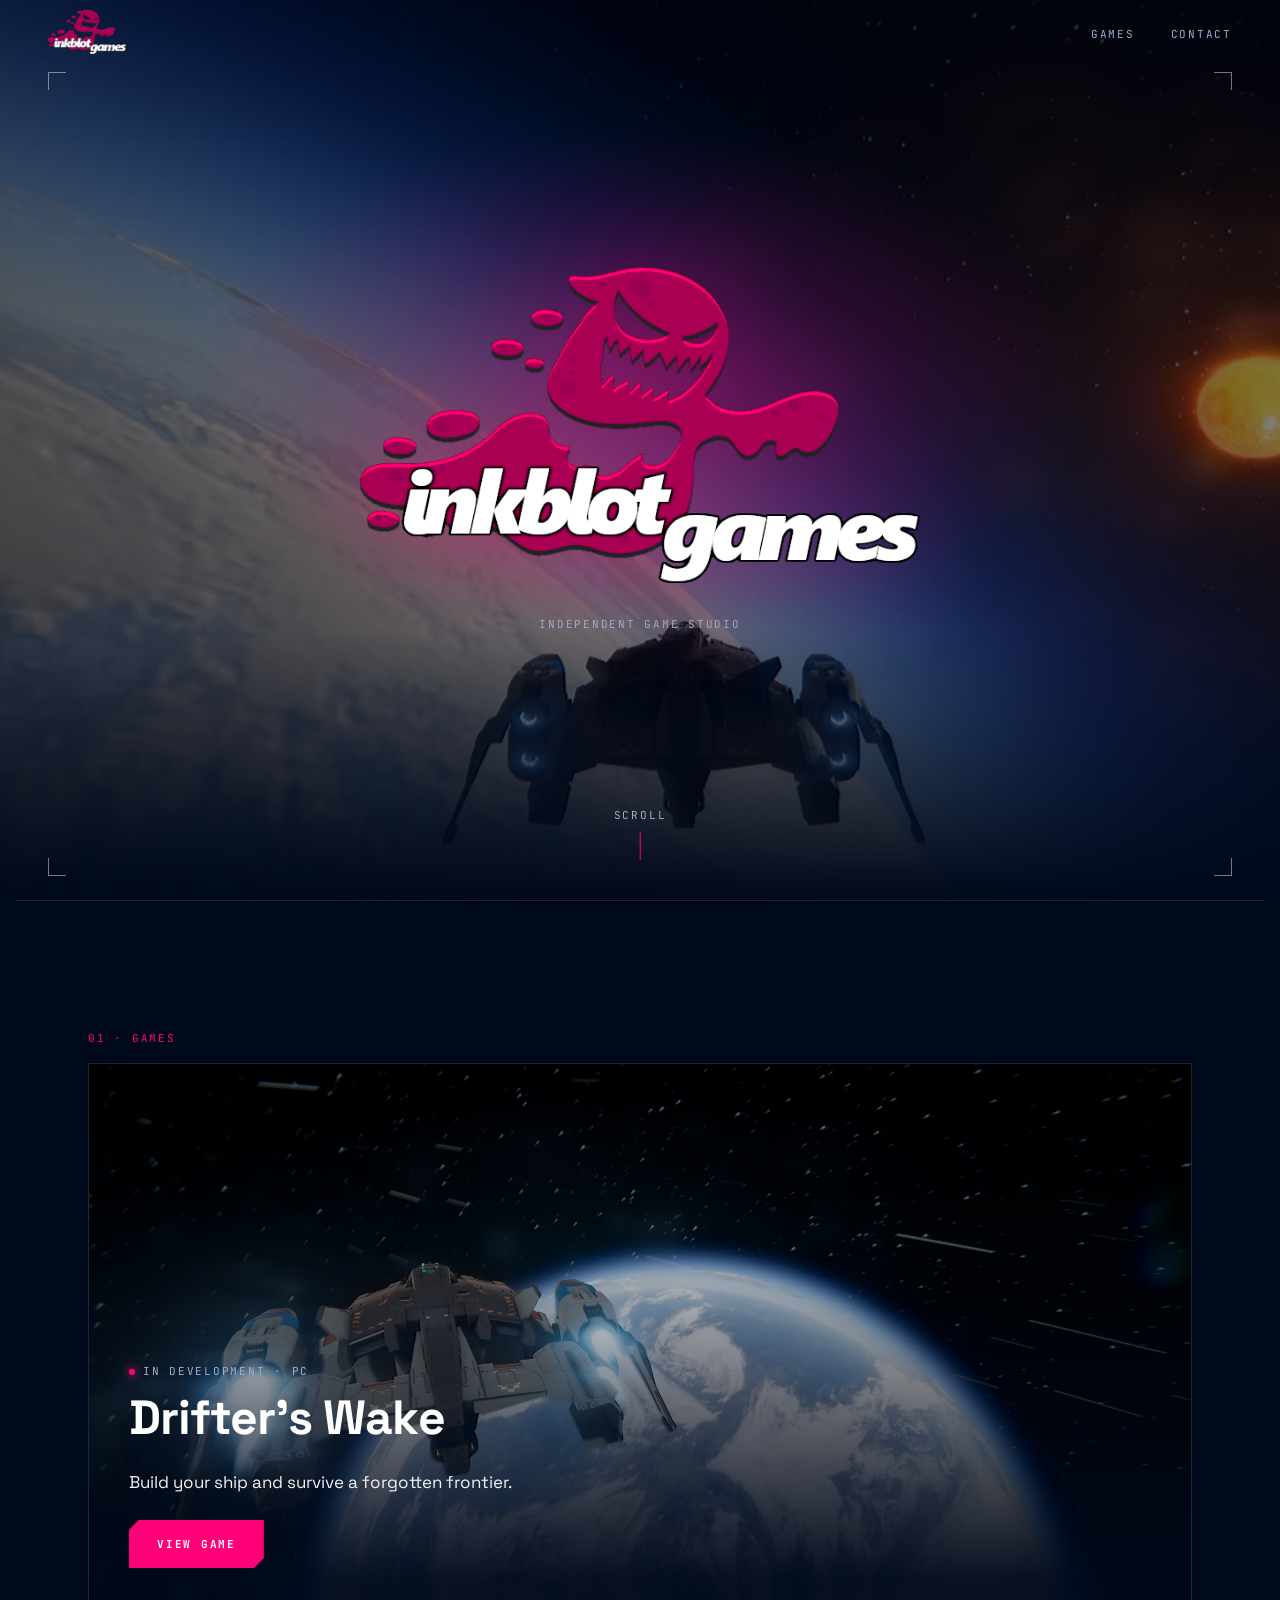
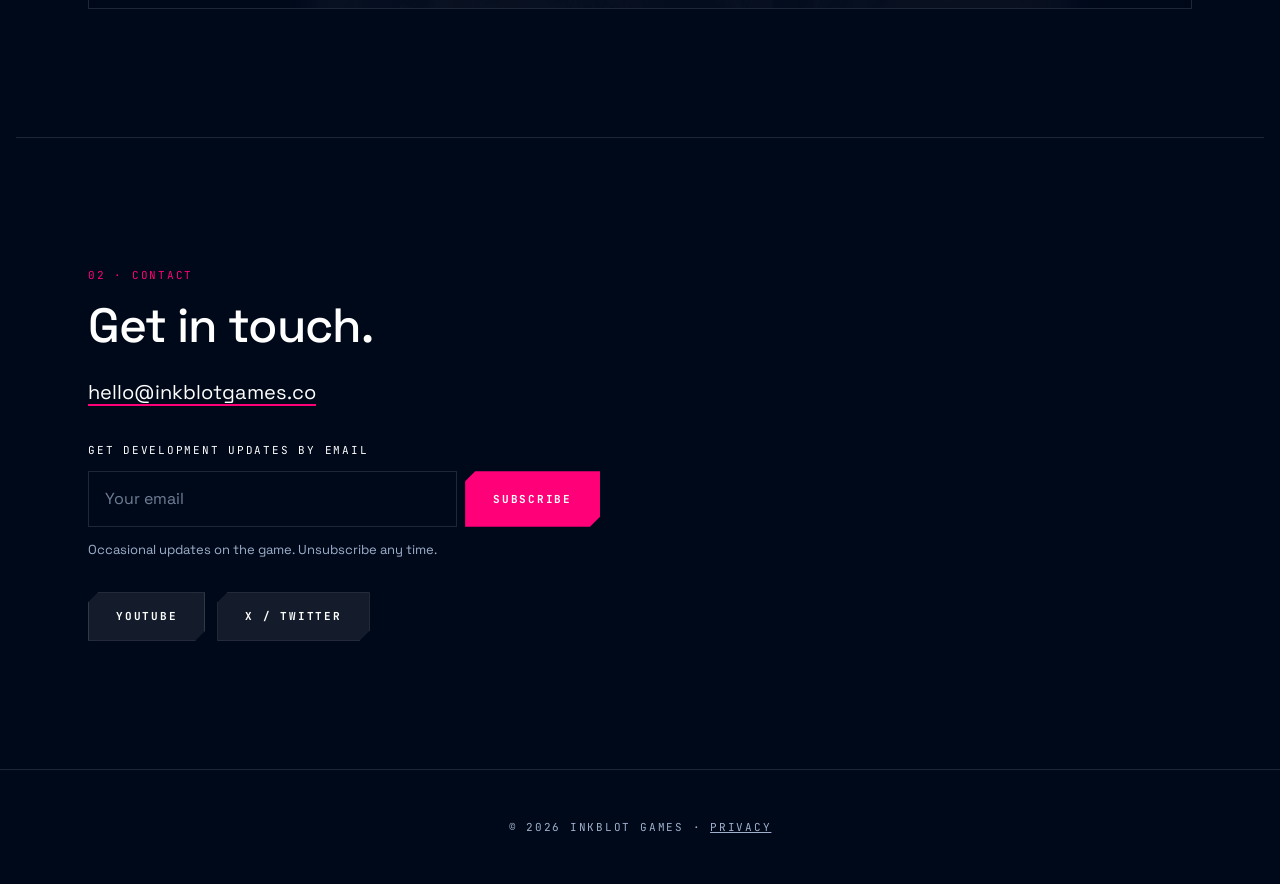
==== index.html @ 6c40a461 "Add share images, privacy page, 404, sitemap, analytics; merge rim sections - Social share images an" ====
<!doctype html>
<html lang="en">
<head>
  <meta charset="utf-8">
  <meta name="viewport" content="width=device-width, initial-scale=1">
  <title>Inkblot Games</title>
  <meta name="description" content="Inkblot Games is an independent game studio. Now in development: Drifter's Wake, a space salvage survival horror game.">
  <meta property="og:title" content="Inkblot Games">
  <meta property="og:description" content="Independent game studio. Now in development: Drifter's Wake.">
  <meta property="og:type" content="website">
  <meta property="og:url" content="https://inkblotgames.co/">
  <meta property="og:image" content="https://inkblotgames.co/share-studio.jpg">
  <meta property="og:image:width" content="1200">
  <meta property="og:image:height" content="630">
  <meta name="twitter:card" content="summary_large_image">
  <meta name="twitter:site" content="@InkblotGamesCo">
  <link rel="canonical" href="https://inkblotgames.co/">
  <meta name="color-scheme" content="dark">
  <meta name="darkreader-lock">
  <meta name="theme-color" content="#00091a">
  <link rel="icon" href="favicon.png" type="image/png">
  <link rel="preconnect" href="https://fonts.googleapis.com">
  <link rel="preconnect" href="https://fonts.gstatic.com" crossorigin>
  <link rel="stylesheet" href="https://fonts.googleapis.com/css2?family=JetBrains+Mono:wght@400;700&family=Space+Grotesk:wght@400;500;700&display=swap">
  <link rel="stylesheet" href="style.css">
  <script type="module" src="site.js"></script>
</head>
<body>
  <nav class="nav">
    <a class="nav-logo" href="./"><img src="logo.png" alt="Inkblot Games" width="634" height="358"></a>
    <ul>
      <li><a href="#games">Games</a></li>
      <li><a href="#contact">Contact</a></li>
    </ul>
  </nav>

  <header class="hero hero-studio">
    <img class="hero-bg" src="screenshots/planet-horizon.webp" alt="" width="2000" height="834" fetchpriority="high">
    <div class="frame" aria-hidden="true"><i></i><i></i><i></i><i></i></div>
    <div class="hero-center">
      <h1><img class="logo" src="logo.png" alt="Inkblot Games" width="634" height="358"></h1>
      <p class="hud">Independent game studio</p>
    </div>
    <a class="scroll-cue hud" href="#games">Scroll</a>
  </header>

  <main>
    <section id="games" class="section reveal">
      <p class="hud eyebrow">01 · Games</p>
      <a class="game-card" href="drifters-wake/">
        <img src="screenshots/ship-orbit.webp" alt="A ship with engines lit above a clouded blue planet" width="2000" height="1128">
        <div class="game-card-body">
          <p class="hud"><span class="dot"></span>In development · PC</p>
          <h2>Drifter's Wake</h2>
          <p>Build your ship and survive a forgotten frontier.</p>
          <span class="btn">View game</span>
        </div>
      </a>
    </section>

    <section id="contact" class="section reveal">
      <p class="hud eyebrow">02 · Contact</p>
      <h2>Get in touch.</h2>
      <p><a class="text-link" href="mailto:hello@inkblotgames.co">hello@inkblotgames.co</a></p>
      <form class="signup" action="https://app.kit.com/forms/9936518/subscriptions" method="post" target="_blank">
        <label class="hud" for="signup-email">Get development updates by email</label>
        <div class="signup-row">
          <input id="signup-email" type="email" name="email_address" placeholder="Your email" autocomplete="email" required>
          <button class="btn" type="submit">Subscribe</button>
        </div>
        <p class="signup-note" role="status">Occasional updates on the game. Unsubscribe any time.</p>
      </form>
      <div class="btn-row">
        <a class="btn btn-ghost" href="https://www.youtube.com/@InkblotGamesCo/" rel="me noopener" target="_blank">YouTube</a>
        <a class="btn btn-ghost" href="https://x.com/InkblotGamesCo" rel="me noopener" target="_blank">X / Twitter</a>
      </div>
    </section>
  </main>

  <footer class="footer">
    <p class="hud">&copy; 2026 Inkblot Games · <a href="privacy/">Privacy</a></p>
  </footer>
  <!-- Cloudflare Web Analytics --><script type='module' src='https://static.cloudflareinsights.com/beacon.min.js' data-cf-beacon='{"token": "a8c0bb53f3c04a39a80986ec28a98ecd"}'></script><!-- End Cloudflare Web Analytics -->
</body>
</html>
---- style.css ----
:root {
  --bg: #00091a;
  --navy: #001737;
  --line: rgba(255, 255, 255, 0.12);
  --magenta: #aa0054;
  --pink: #ff0078;
  --accent: #ff0078;
  --accent-hover: #ff3b96;
  --on-accent: #ffffff;
  --tint: 0, 9, 26;
  --text: #ffffff;
  --muted: #9fb0cc;
  --sans: "Space Grotesk", "Segoe UI", system-ui, sans-serif;
  --mono: "JetBrains Mono", ui-monospace, Consolas, monospace;
  --gutter: clamp(1rem, 4vw, 3rem);
  --cut: 10px;
  color-scheme: dark;
}

/* Drifter's Wake: amber on warm black, from the visor glow, fires and sun in the footage */
.theme-game {
  --bg: #0a0705;
  --navy: #1a120b;
  --accent: #ff9d2e;
  --accent-hover: #ffb65c;
  --on-accent: #140c04;
  --muted: #b3a595;
  --tint: 10, 7, 5;
}

* { box-sizing: border-box; }

html { scroll-behavior: smooth; scroll-padding-top: 5rem; }

body {
  margin: 0;
  background: var(--bg);
  color: var(--text);
  font-family: var(--sans);
  font-size: 1.0625rem;
  line-height: 1.65;
  -webkit-font-smoothing: antialiased;
}

img { max-width: 100%; height: auto; }

h1, h2, h3 {
  margin: 0;
  font-weight: 500;
  line-height: 1.08;
  letter-spacing: -0.02em;
  text-wrap: balance;
}

h2 { font-size: clamp(1.9rem, 4.5vw, 3rem); max-width: 22ch; }
h3 { font-size: 1.25rem; letter-spacing: -0.01em; }

p { margin: 0; }

/* HUD-style small caps label */
.hud {
  font-family: var(--mono);
  font-size: 0.6875rem;
  letter-spacing: 0.16em;
  text-transform: uppercase;
  color: var(--muted);
}

.eyebrow { color: var(--accent); margin-bottom: 1rem; }

.dot {
  display: inline-block;
  width: 0.5em;
  height: 0.5em;
  margin-right: 0.75em;
  border-radius: 50%;
  background: var(--accent);
  box-shadow: 0 0 8px var(--accent);
  animation: pulse 2s ease-in-out infinite;
}

@keyframes pulse { 50% { opacity: 0.35; } }

.lede {
  max-width: 38rem;
  font-size: clamp(1.0625rem, 1.6vw, 1.25rem);
  color: color-mix(in srgb, var(--text) 85%, var(--muted));
}

/* ---------- Nav ---------- */

.nav {
  position: fixed;
  inset: 0 0 auto 0;
  z-index: 10;
  display: flex;
  align-items: center;
  justify-content: space-between;
  padding: 0.6rem var(--gutter);
  border-bottom: 1px solid transparent;
  transition: background 0.3s, border-color 0.3s, backdrop-filter 0.3s;
}

.nav.scrolled {
  background: rgba(var(--tint), 0.78);
  border-color: var(--line);
  backdrop-filter: blur(12px);
}

.nav-logo { display: block; line-height: 0; }
.nav-logo img { width: auto; height: 2.75rem; }

.nav ul {
  display: flex;
  gap: clamp(1rem, 3vw, 2.25rem);
  margin: 0;
  padding: 0;
  list-style: none;
}

.nav ul a {
  font-family: var(--mono);
  font-size: 0.6875rem;
  letter-spacing: 0.16em;
  text-transform: uppercase;
  text-decoration: none;
  color: var(--muted);
  padding: 0.5rem 0;
  border-bottom: 1px solid transparent;
  transition: color 0.2s, border-color 0.2s;
}

.nav ul a:hover { color: var(--text); border-color: var(--accent); }

/* ---------- Hero ---------- */

.hero {
  position: relative;
  min-height: 100svh;
  display: flex;
  overflow: hidden;
  isolation: isolate;
}

.hero-bg {
  position: absolute;
  inset: 0;
  z-index: -2;
  width: 100%;
  height: 100%;
  object-fit: cover;
  object-position: center bottom;
  animation: drift 40s ease-in-out infinite alternate;
}

/* gameplay footage fades in over the still once it is actually playing */
.hero-video {
  position: absolute;
  inset: 0;
  z-index: -2;
  width: 100%;
  height: 100%;
  object-fit: cover;
  opacity: 0;
  transition: opacity 1.2s ease;
}

.hero-video.playing { opacity: 1; }

@keyframes drift {
  from { transform: scale(1.04); }
  to { transform: scale(1.12) translateY(-1.5%); }
}

.hero-game::after {
  content: "";
  position: absolute;
  inset: 0;
  z-index: -1;
  background:
    linear-gradient(to top, var(--bg) 0%, transparent 20%),
    linear-gradient(to right, rgba(var(--tint), 0.9) 0%, rgba(var(--tint), 0.6) 40%, rgba(var(--tint), 0.15) 75%),
    linear-gradient(to bottom, rgba(var(--tint), 0.6) 0%, transparent 22%);
}

.hero-studio {
  align-items: center;
  justify-content: center;
  text-align: center;
}

.hero-studio .hero-bg { object-position: 45% bottom; }

/* navy wash + magenta glow behind the logo, fading into the page */
.hero-studio::after {
  content: "";
  position: absolute;
  inset: 0;
  z-index: -1;
  background:
    linear-gradient(to top, var(--bg) 0%, transparent 30%),
    radial-gradient(ellipse 50% 40% at 50% 42%, rgba(170, 0, 84, 0.4), transparent 70%),
    rgba(var(--tint), 0.5);
}

.hero-center .logo {
  width: min(560px, 82vw);
  filter: drop-shadow(0 12px 50px rgba(255, 0, 120, 0.35));
}

.hero-center { position: relative; z-index: 1; }
.hero-center .hud { margin-top: 1.5rem; }

.hero-copy {
  position: relative;
  z-index: 1;
  align-self: center;
  width: 100%;
  max-width: 78rem;
  margin: 0 auto;
  padding: 6rem calc(var(--gutter) + 1.5rem) 4rem;
}

.hero-copy h1 {
  font-size: clamp(2.75rem, 8vw, 6rem);
  font-weight: 700;
  letter-spacing: -0.035em;
}

.hero-copy .lede { margin-top: 1.25rem; max-width: 34rem; }
.hero-game .hero-copy { text-shadow: 0 1px 18px rgba(var(--tint), 0.9); }
.hero-game .btn { text-shadow: none; }

/* corner brackets: four small bordered corners, nothing that can fill the hero */
.frame {
  position: absolute;
  inset: 4.5rem var(--gutter) 1.5rem;
  pointer-events: none;
}

.frame i {
  position: absolute;
  width: 18px;
  height: 18px;
  border: 0 solid rgba(255, 255, 255, 0.45);
}

.frame i:nth-child(1) { top: 0; left: 0; border-width: 1px 0 0 1px; }
.frame i:nth-child(2) { top: 0; right: 0; border-width: 1px 1px 0 0; }
.frame i:nth-child(3) { bottom: 0; left: 0; border-width: 0 0 1px 1px; }
.frame i:nth-child(4) { bottom: 0; right: 0; border-width: 0 1px 1px 0; }

.hud-tl, .hud-tr { position: absolute; top: 5.5rem; color: var(--text); }
.hud-tl { left: calc(var(--gutter) + 1.5rem); }
.hud-tr { right: calc(var(--gutter) + 1.5rem); }

.scroll-cue {
  position: absolute;
  bottom: 2.5rem;
  left: 50%;
  transform: translateX(-50%);
  text-decoration: none;
  padding-bottom: 2.25rem;
}

.scroll-cue::after {
  content: "";
  position: absolute;
  bottom: 0;
  left: 50%;
  width: 1px;
  height: 1.75rem;
  background: var(--accent);
}

/* ---------- Buttons ---------- */

.btn-row { display: flex; flex-wrap: wrap; gap: 0.75rem; margin-top: 2rem; }

.btn {
  display: inline-block;
  padding: 0.95rem 1.75rem;
  background: var(--accent);
  color: var(--on-accent);
  font-family: var(--mono);
  font-size: 0.6875rem;
  font-weight: 700;
  letter-spacing: 0.16em;
  text-transform: uppercase;
  text-decoration: none;
  clip-path: polygon(var(--cut) 0, 100% 0, 100% calc(100% - var(--cut)), calc(100% - var(--cut)) 100%, 0 100%, 0 var(--cut));
  transition: background 0.2s, transform 0.2s;
}

.btn:hover { background: var(--accent-hover); transform: translateY(-2px); }

.btn-ghost {
  color: var(--text);
  background: rgba(255, 255, 255, 0.08);
  backdrop-filter: blur(8px);
  box-shadow: inset 0 0 0 1px var(--line);
}

.btn-ghost:hover { background: rgba(255, 255, 255, 0.16); }

/* mailing list signup */
.signup { margin-top: 2rem; max-width: 32rem; }
.signup label { display: block; margin-bottom: 0.75rem; color: var(--text); }
.signup-row { display: flex; flex-wrap: wrap; gap: 0.5rem; }

.signup input {
  flex: 1 1 14rem;
  min-width: 0;
  padding: 0.85rem 1rem;
  border: 1px solid var(--line);
  border-radius: 0;
  background: rgba(var(--tint), 0.7);
  color: var(--text);
  font: inherit;
  font-size: 1rem;
}

.signup input::placeholder { color: var(--muted); opacity: 0.7; }
.signup input:focus { outline: none; border-color: var(--accent); }
.signup button { border: 0; cursor: pointer; }
.signup-note { margin-top: 0.75rem; font-size: 0.8125rem; color: var(--muted); }
.signup-note.error { color: var(--accent); }

.text-link {
  color: var(--text);
  font-size: 1.25rem;
  text-decoration-color: var(--accent);
  text-decoration-thickness: 2px;
  text-underline-offset: 5px;
}

.text-link:hover { color: var(--accent); }

/* ---------- Sections ---------- */

.section {
  max-width: 78rem;
  margin: 0 auto;
  padding: clamp(4rem, 10vw, 8rem) calc(var(--gutter) + 1.5rem);
  border-top: 1px solid var(--line);
}

.section h2 + p { margin-top: 1.5rem; }
.section .lede + .lede { margin-top: 1rem; }

.subhead {
  margin: 3rem 0 1.25rem;
  font-size: clamp(1.4rem, 3vw, 2rem);
  color: var(--accent);
}

.cards {
  display: grid;
  grid-template-columns: repeat(auto-fit, minmax(15rem, 1fr));
  gap: 1px;
  margin-top: 3.5rem;
  background: var(--line);
  border: 1px solid var(--line);
}

.card {
  padding: 1.75rem;
  background: var(--bg);
  transition: background 0.3s;
}

.card:hover { background: var(--navy); }
.card .hud { color: var(--accent); }
.card h3 { margin: 2.5rem 0 0.75rem; }
.card p:last-child { color: var(--muted); font-size: 0.9375rem; }

/* studio page game card */
.game-card {
  position: relative;
  display: block;
  overflow: hidden;
  border: 1px solid var(--line);
  color: inherit;
  text-decoration: none;
  isolation: isolate;
}

.game-card img {
  display: block;
  width: 100%;
  height: clamp(26rem, 50vw, 34rem);
  object-fit: cover;
  transition: transform 0.8s cubic-bezier(0.2, 0.7, 0.2, 1);
}

.game-card:hover img { transform: scale(1.04); }
.game-card:hover { border-color: var(--accent); }

.game-card::after {
  content: "";
  position: absolute;
  inset: 0;
  background: linear-gradient(to top, rgba(var(--tint), 0.95) 5%, rgba(var(--tint), 0.2) 60%, transparent);
}

.game-card-body {
  position: absolute;
  inset: auto 0 0 0;
  z-index: 1;
  padding: clamp(1.25rem, 4vw, 2.5rem);
}

.game-card-body h2 { margin: 0.75rem 0 0.5rem; font-weight: 700; }
.game-card-body .btn { margin-top: 1.5rem; }
.game-card-body p:not(.hud) { color: color-mix(in srgb, var(--text) 85%, var(--muted)); }

/* ---------- Gallery ---------- */

.banner,
.gallery a {
  display: block;
  overflow: hidden;
  border: 1px solid var(--line);
  line-height: 0;
  cursor: zoom-in;
  transition: border-color 0.2s;
}

.banner:hover,
.gallery a:hover { border-color: var(--accent); }

.banner { margin-top: 3rem; }
.banner-end { margin-top: 0.75rem; }

.banner img,
.gallery img {
  width: 100%;
  transition: transform 0.8s cubic-bezier(0.2, 0.7, 0.2, 1);
}

.banner:hover img,
.gallery a:hover img { transform: scale(1.04); }

.gallery {
  display: grid;
  grid-template-columns: repeat(auto-fit, minmax(min(100%, 17rem), 1fr));
  gap: 0.75rem;
  margin-top: 0.75rem;
}

.gallery img { aspect-ratio: 16 / 9; object-fit: cover; }

.gallery-wide { grid-template-columns: repeat(auto-fit, minmax(min(100%, 24rem), 1fr)); }
.gallery-wide img { aspect-ratio: 5 / 2; }

.caption { margin-top: 1rem; }

/* ---------- Full-bleed image bands ---------- */

.band {
  position: relative;
  overflow: hidden;
  isolation: isolate;
  border-top: 1px solid var(--line);
}

.band .section { border-top: 0; }

.band-bg {
  position: absolute;
  inset: 0;
  z-index: -2;
  width: 100%;
  height: 100%;
  object-fit: cover;
}

/* mirrored so the subject sits opposite the text */
.band-bg-flip { transform: scaleX(-1); object-position: 22% center; }

.band::after {
  content: "";
  position: absolute;
  inset: 0;
  z-index: -1;
  background:
    linear-gradient(to bottom, var(--bg) 0%, transparent 25%, transparent 75%, var(--bg) 100%),
    linear-gradient(to right, rgba(var(--tint), 0.8) 0%, rgba(var(--tint), 0.5) 60%, rgba(var(--tint), 0.3) 100%);
}

.band .card { background: rgba(var(--tint), 0.72); backdrop-filter: blur(10px); }
.band .card:hover { background: rgba(var(--tint), 0.9); }

.band-tall .section { padding-block: clamp(7rem, 18vw, 14rem); }

/* ---------- Simple pages (privacy, 404) ---------- */

.page { border-top: 0; padding-top: clamp(7rem, 14vw, 10rem); min-height: 70svh; }
.page-title { font-size: clamp(2.2rem, 6vw, 3.75rem); font-weight: 700; margin-bottom: 1.5rem; }

.prose { max-width: 50rem; }
.prose h2 { margin: 3rem 0 0.75rem; font-size: 1.4rem; max-width: none; }
.prose p:not(.lede):not(.hud) { color: color-mix(in srgb, var(--text) 80%, var(--muted)); }
.prose a { color: var(--accent); text-underline-offset: 3px; }
.prose .caption { margin-top: 3rem; }

/* ---------- Footer ---------- */

.footer {
  display: flex;
  flex-direction: column;
  align-items: center;
  gap: 1rem;
  padding: 3rem var(--gutter);
  border-top: 1px solid var(--line);
}

.footer img { width: 9rem; }
.footer a { color: inherit; }
.footer a:hover { color: var(--text); }

/* ---------- Scroll reveal (class added by site.js) ---------- */

.js .reveal {
  opacity: 0;
  transform: translateY(28px);
  transition: opacity 0.9s ease, transform 0.9s cubic-bezier(0.2, 0.7, 0.2, 1);
}

.js .reveal.in { opacity: 1; transform: none; }

/* ---------- Lightbox ---------- */

.lightbox {
  width: 100vw;
  height: 100dvh;
  max-width: none;
  max-height: none;
  margin: 0;
  padding: 0;
  border: 0;
  background: transparent;
  color: var(--text);
}

.lightbox[open] {
  display: grid;
  grid-template-columns: auto 1fr auto;
  align-items: center;
}

.lightbox::backdrop { background: rgba(0, 5, 15, 0.94); backdrop-filter: blur(6px); }

.lightbox figure {
  margin: 0;
  padding: 1rem 0;
  text-align: center;
  pointer-events: none;
}

.lightbox img {
  max-width: 100%;
  max-height: calc(100dvh - 5rem);
  pointer-events: auto;
}

.lightbox figcaption {
  margin-top: 0.75rem;
  font-family: var(--mono);
  font-size: 0.6875rem;
  letter-spacing: 0.08em;
  color: var(--muted);
}

.lightbox button {
  display: grid;
  place-items: center;
  width: 3rem;
  height: 3rem;
  margin: 0 0.5rem;
  padding: 0;
  border: 0;
  background: var(--accent);
  color: var(--on-accent);
  cursor: pointer;
  clip-path: polygon(8px 0, 100% 0, 100% calc(100% - 8px), calc(100% - 8px) 100%, 0 100%, 0 8px);
}

.lightbox button:hover { background: var(--accent-hover); }

.lightbox button svg {
  width: 45%;
  height: 45%;
  fill: none;
  stroke: currentColor;
  stroke-width: 3;
  stroke-linecap: round;
  stroke-linejoin: round;
}

.lb-close { position: fixed; top: 0.75rem; right: 0.25rem; z-index: 1; }

@media (max-width: 40rem) {
  .hud-tr { display: none; }
  .hero-copy { align-self: flex-end; padding-bottom: 5rem; }
  .hero-game::after {
    background:
      linear-gradient(to top, var(--bg) 4%, rgba(var(--tint), 0.45) 45%, rgba(var(--tint), 0.15) 75%, rgba(var(--tint), 0.5) 100%);
  }
  .lightbox button { width: 2.25rem; height: 2.25rem; margin: 0 0.25rem; }
}

@media (prefers-reduced-motion: reduce) {
  html { scroll-behavior: auto; }
  *, *::before, *::after { animation: none !important; transition: none !important; }
  .js .reveal { opacity: 1; transform: none; }
}
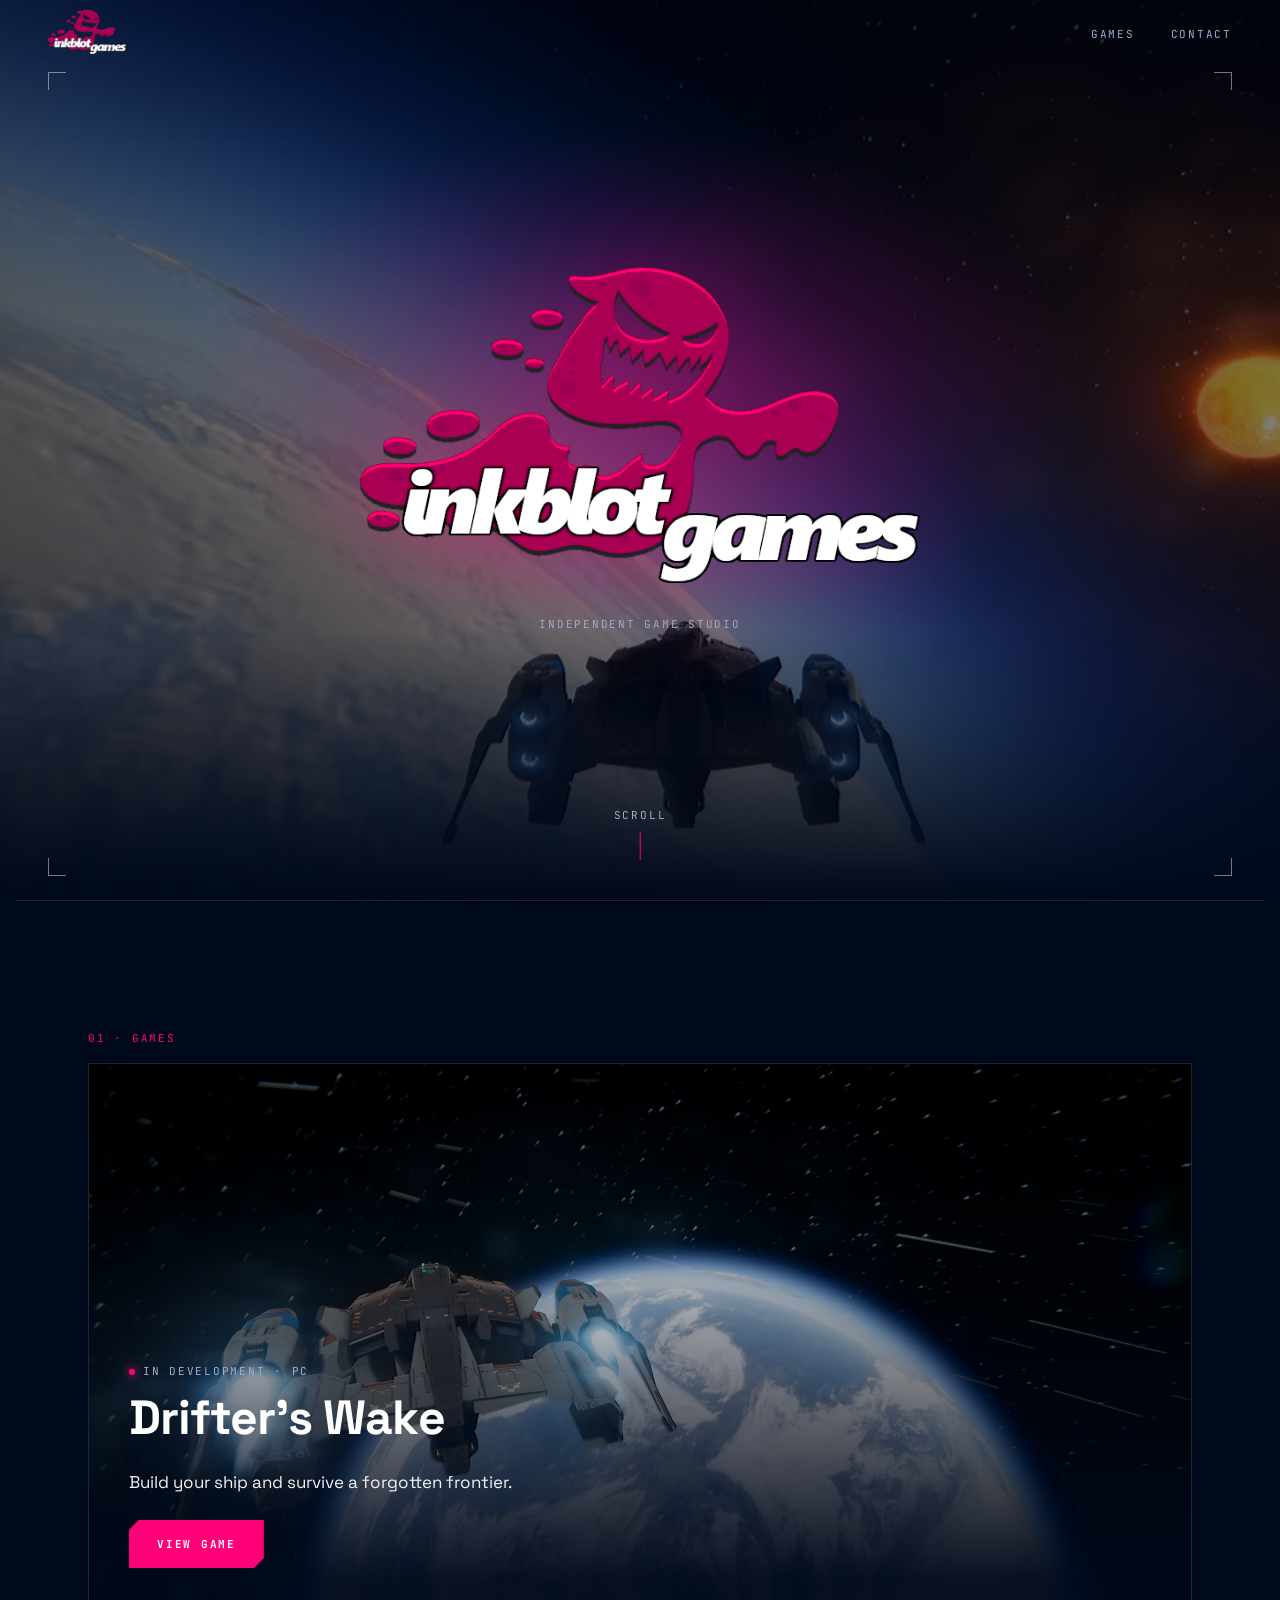
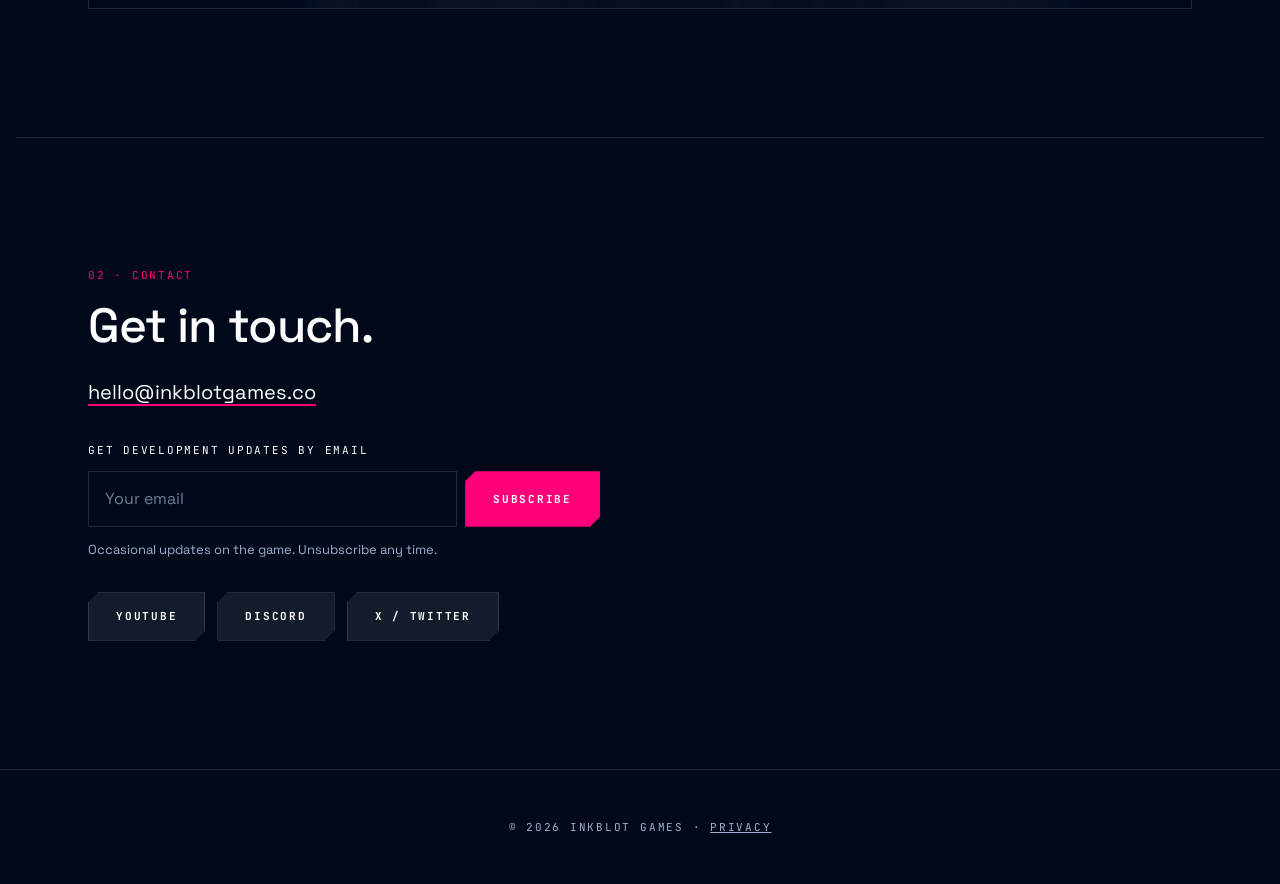
==== commit e905caad: "Add Discord: /discord redirect and buttons on both pages Co-Authored-By: Claude Fable 5.1 <noreply@a" ====
--- a/index.html
+++ b/index.html
@@ -72,6 +72,7 @@
       </form>
       <div class="btn-row">
         <a class="btn btn-ghost" href="https://www.youtube.com/@InkblotGamesCo/" rel="me noopener" target="_blank">YouTube</a>
+        <a class="btn btn-ghost" href="/discord/" rel="noopener" target="_blank">Discord</a>
         <a class="btn btn-ghost" href="https://x.com/InkblotGamesCo" rel="me noopener" target="_blank">X / Twitter</a>
       </div>
     </section>
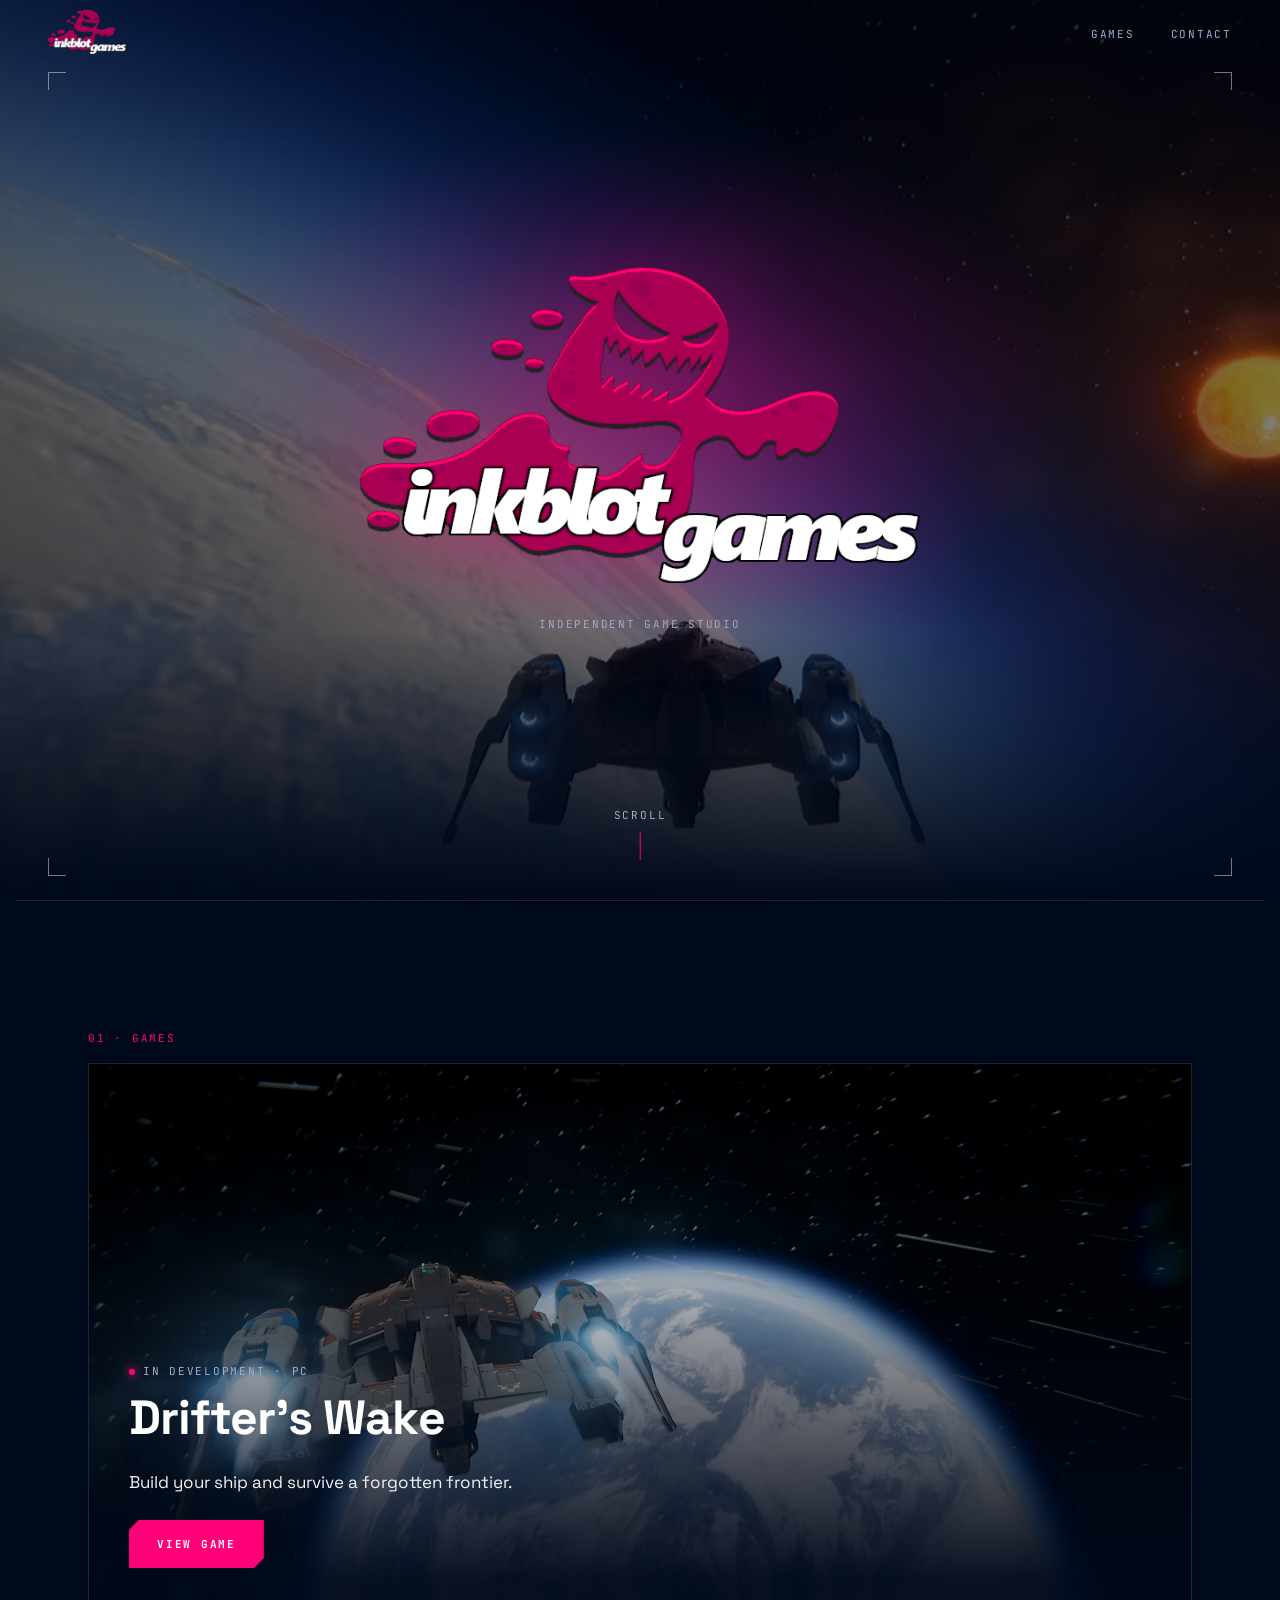
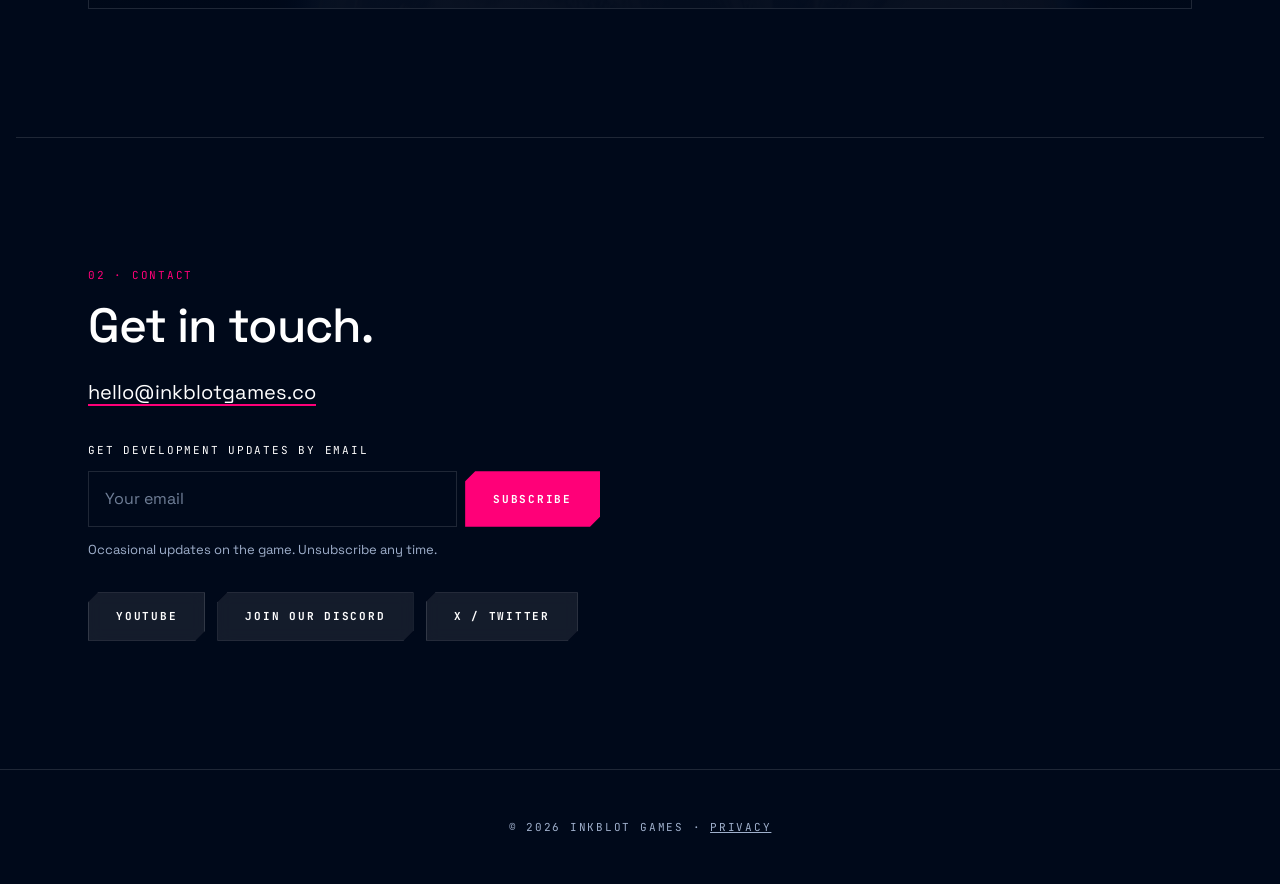
==== commit fb709994: "Relabel Discord buttons to "Join our Discord" Co-Authored-By: Claude Fable 5.1 <noreply@anthropic.co" ====
--- a/index.html
+++ b/index.html
@@ -72,7 +72,7 @@
       </form>
       <div class="btn-row">
         <a class="btn btn-ghost" href="https://www.youtube.com/@InkblotGamesCo/" rel="me noopener" target="_blank">YouTube</a>
-        <a class="btn btn-ghost" href="/discord/" rel="noopener" target="_blank">Discord</a>
+        <a class="btn btn-ghost" href="/discord/" rel="noopener" target="_blank">Join our Discord</a>
         <a class="btn btn-ghost" href="https://x.com/InkblotGamesCo" rel="me noopener" target="_blank">X / Twitter</a>
       </div>
     </section>
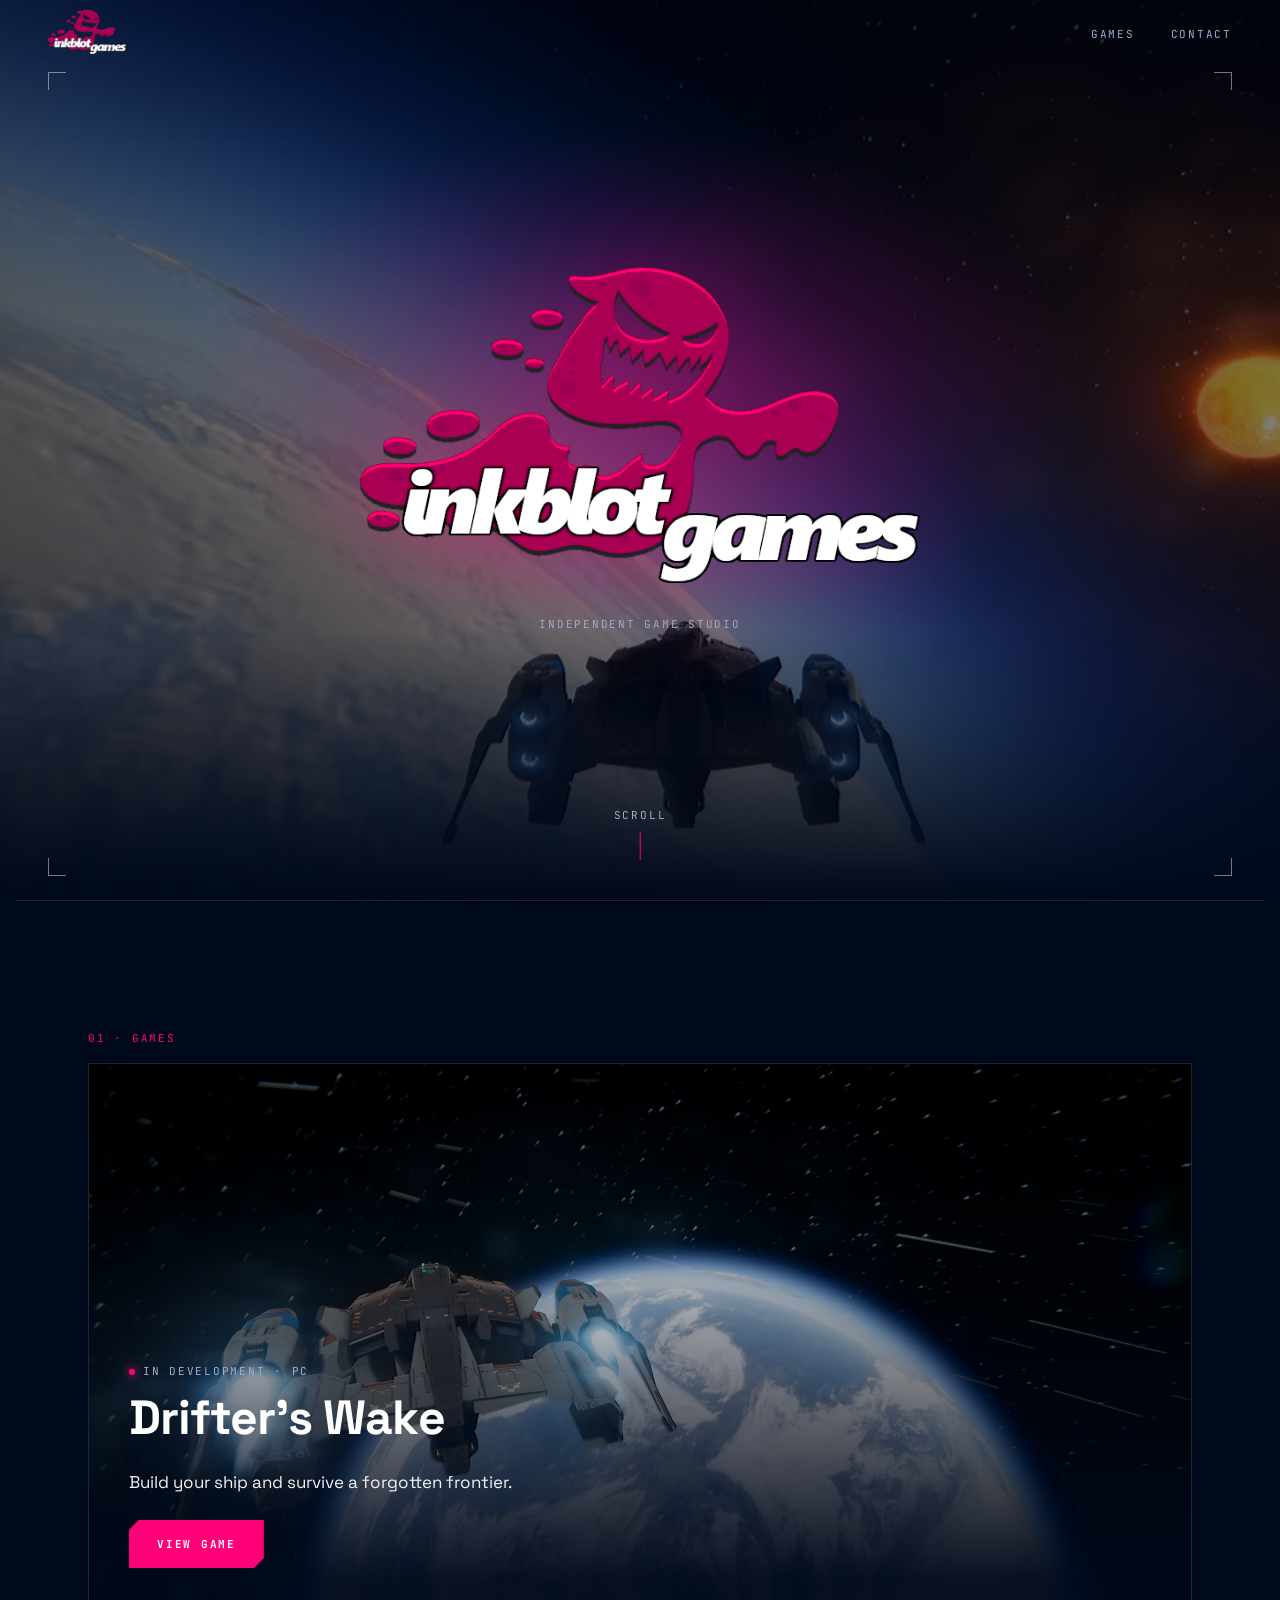
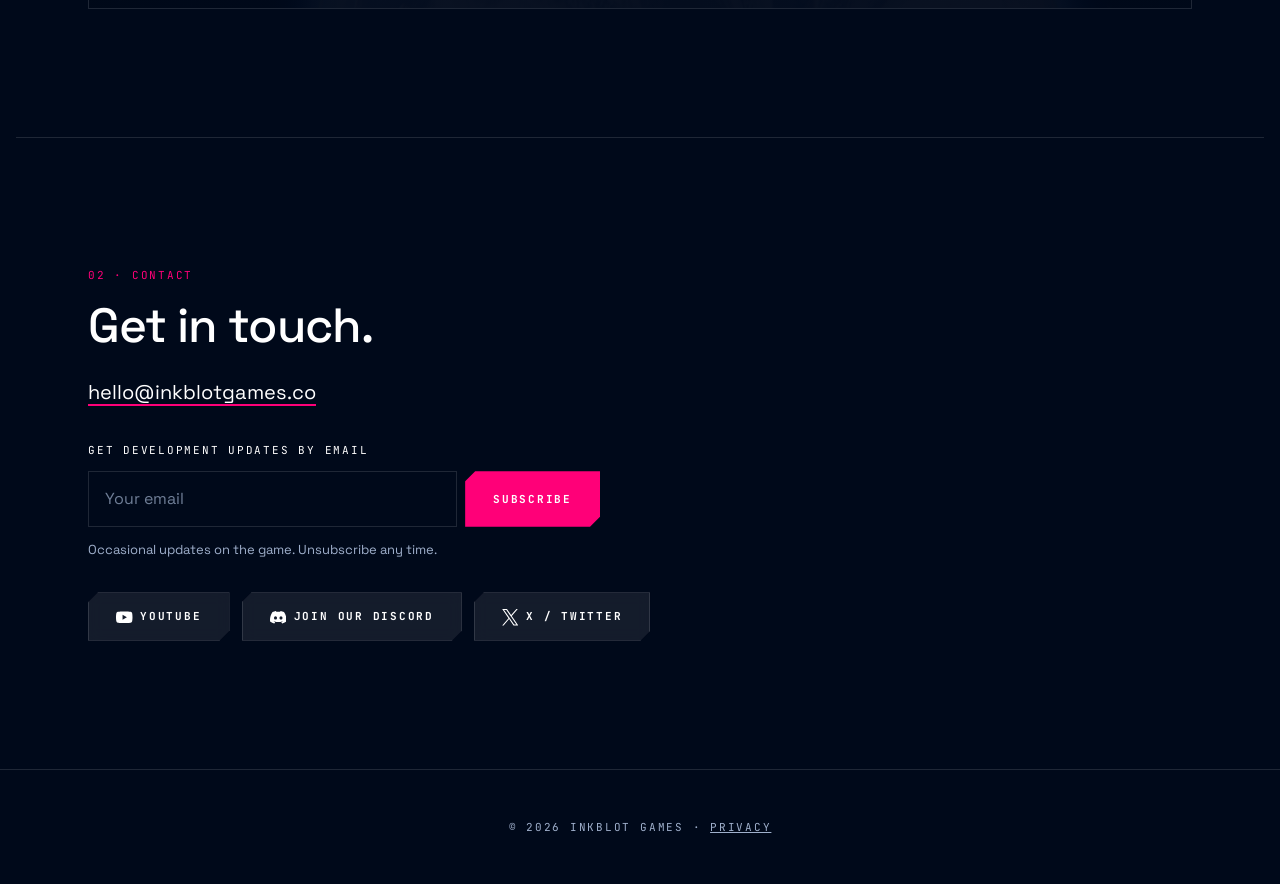
==== commit 95e08506: "Add YouTube, X and Discord icons to the social buttons Co-Authored-By: Claude Fable 5.1 <noreply@ant" ====
--- a/index.html
+++ b/index.html
@@ -71,9 +71,9 @@
         <p class="signup-note" role="status">Occasional updates on the game. Unsubscribe any time.</p>
       </form>
       <div class="btn-row">
-        <a class="btn btn-ghost" href="https://www.youtube.com/@InkblotGamesCo/" rel="me noopener" target="_blank">YouTube</a>
-        <a class="btn btn-ghost" href="/discord/" rel="noopener" target="_blank">Join our Discord</a>
-        <a class="btn btn-ghost" href="https://x.com/InkblotGamesCo" rel="me noopener" target="_blank">X / Twitter</a>
+        <a class="btn btn-ghost" href="https://www.youtube.com/@InkblotGamesCo/" rel="me noopener" target="_blank"><svg class="btn-icon" width="18" height="18" viewBox="0 0 24 24" fill="currentColor" aria-hidden="true"><path d="M23.498 6.186a3.016 3.016 0 0 0-2.122-2.136C19.505 3.545 12 3.545 12 3.545s-7.505 0-9.377.505A3.017 3.017 0 0 0 .502 6.186C0 8.07 0 12 0 12s0 3.93.502 5.814a3.016 3.016 0 0 0 2.122 2.136c1.871.505 9.376.505 9.376.505s7.505 0 9.377-.505a3.015 3.015 0 0 0 2.122-2.136C24 15.93 24 12 24 12s0-3.93-.502-5.814zM9.545 15.568V8.432L15.818 12l-6.273 3.568z"/></svg>YouTube</a>
+        <a class="btn btn-ghost" href="/discord/" rel="noopener" target="_blank"><svg class="btn-icon" width="18" height="18" viewBox="0 0 24 24" fill="currentColor" aria-hidden="true"><path d="M20.317 4.3698a19.7913 19.7913 0 00-4.8851-1.5152.0741.0741 0 00-.0785.0371c-.211.3753-.4447.8648-.6083 1.2495-1.8447-.2762-3.68-.2762-5.4868 0-.1636-.3933-.4058-.8742-.6177-1.2495a.077.077 0 00-.0785-.037 19.7363 19.7363 0 00-4.8852 1.515.0699.0699 0 00-.0321.0277C.5334 9.0458-.319 13.5799.0992 18.0578a.0824.0824 0 00.0312.0561c2.0528 1.5076 4.0413 2.4228 5.9929 3.0294a.0777.0777 0 00.0842-.0276c.4616-.6304.8731-1.2952 1.226-1.9942a.076.076 0 00-.0416-.1057c-.6528-.2476-1.2743-.5495-1.8722-.8923a.077.077 0 01-.0076-.1277c.1258-.0943.2517-.1923.3718-.2914a.0743.0743 0 01.0776-.0105c3.9278 1.7933 8.18 1.7933 12.0614 0a.0739.0739 0 01.0785.0095c.1202.099.246.1981.3728.2924a.077.077 0 01-.0066.1276 12.2986 12.2986 0 01-1.873.8914.0766.0766 0 00-.0407.1067c.3604.698.7719 1.3628 1.225 1.9932a.076.076 0 00.0842.0286c1.961-.6067 3.9495-1.5219 6.0023-3.0294a.077.077 0 00.0313-.0552c.5004-5.177-.8382-9.6739-3.5485-13.6604a.061.061 0 00-.0312-.0286zM8.02 15.3312c-1.1825 0-2.1569-1.0857-2.1569-2.419 0-1.3332.9555-2.4189 2.157-2.4189 1.2108 0 2.1757 1.0952 2.1568 2.419 0 1.3332-.9555 2.4189-2.1569 2.4189zm7.9748 0c-1.1825 0-2.1569-1.0857-2.1569-2.419 0-1.3332.9554-2.4189 2.1569-2.4189 1.2108 0 2.1757 1.0952 2.1568 2.419 0 1.3332-.946 2.4189-2.1568 2.4189Z"/></svg>Join our Discord</a>
+        <a class="btn btn-ghost" href="https://x.com/InkblotGamesCo" rel="me noopener" target="_blank"><svg class="btn-icon" width="18" height="18" viewBox="0 0 24 24" fill="currentColor" aria-hidden="true"><path d="M14.234 10.162 22.977 0h-2.072l-7.591 8.824L7.251 0H.258l9.168 13.343L.258 24H2.33l8.016-9.318L16.749 24h6.993zm-2.837 3.299-.929-1.329L3.076 1.56h3.182l5.965 8.532.929 1.329 7.754 11.09h-3.182z"/></svg>X / Twitter</a>
       </div>
     </section>
   </main>
--- a/style.css
+++ b/style.css
@@ -292,6 +292,14 @@
   transition: background 0.2s, transform 0.2s;
 }
 
+.btn-icon {
+  width: 1.5em;
+  height: 1.5em;
+  margin: -0.4em 0.7em -0.4em 0;
+  vertical-align: middle;
+  fill: currentColor;
+}
+
 .btn:hover { background: var(--accent-hover); transform: translateY(-2px); }
 
 .btn-ghost {
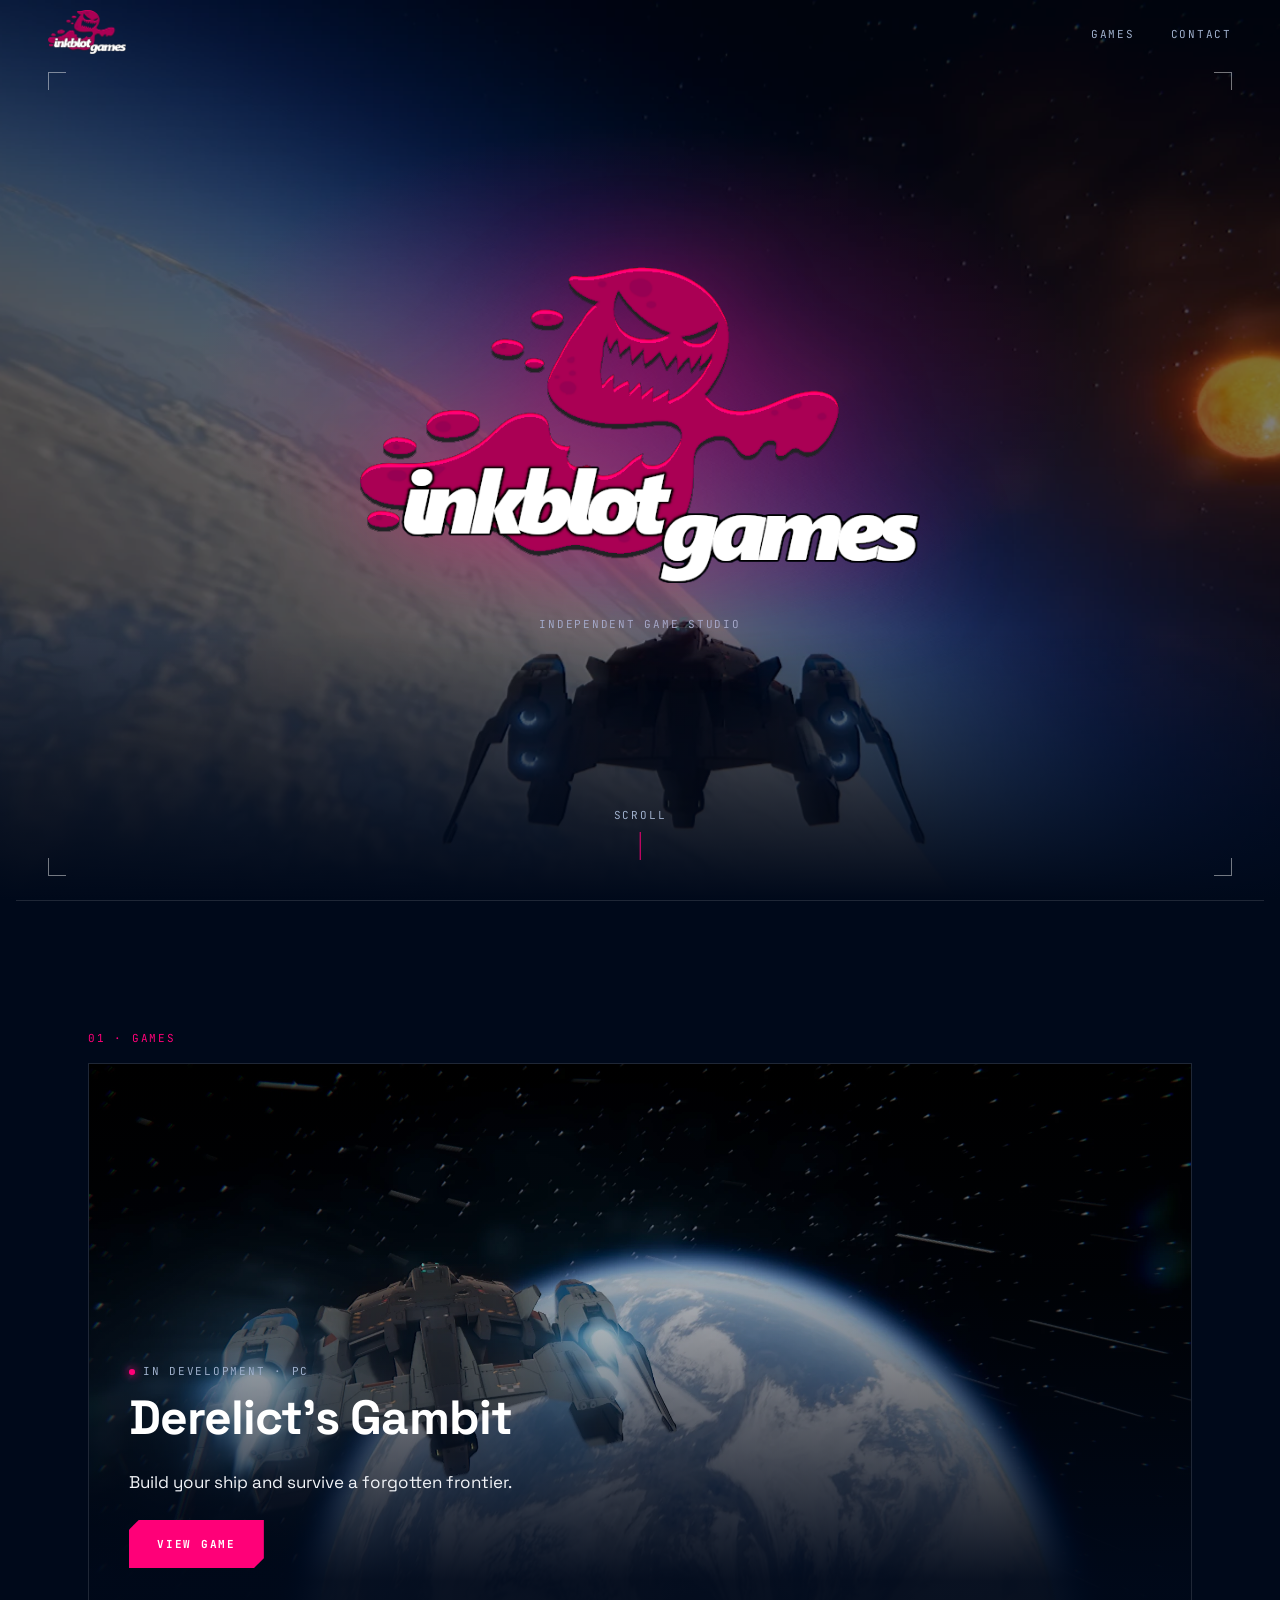
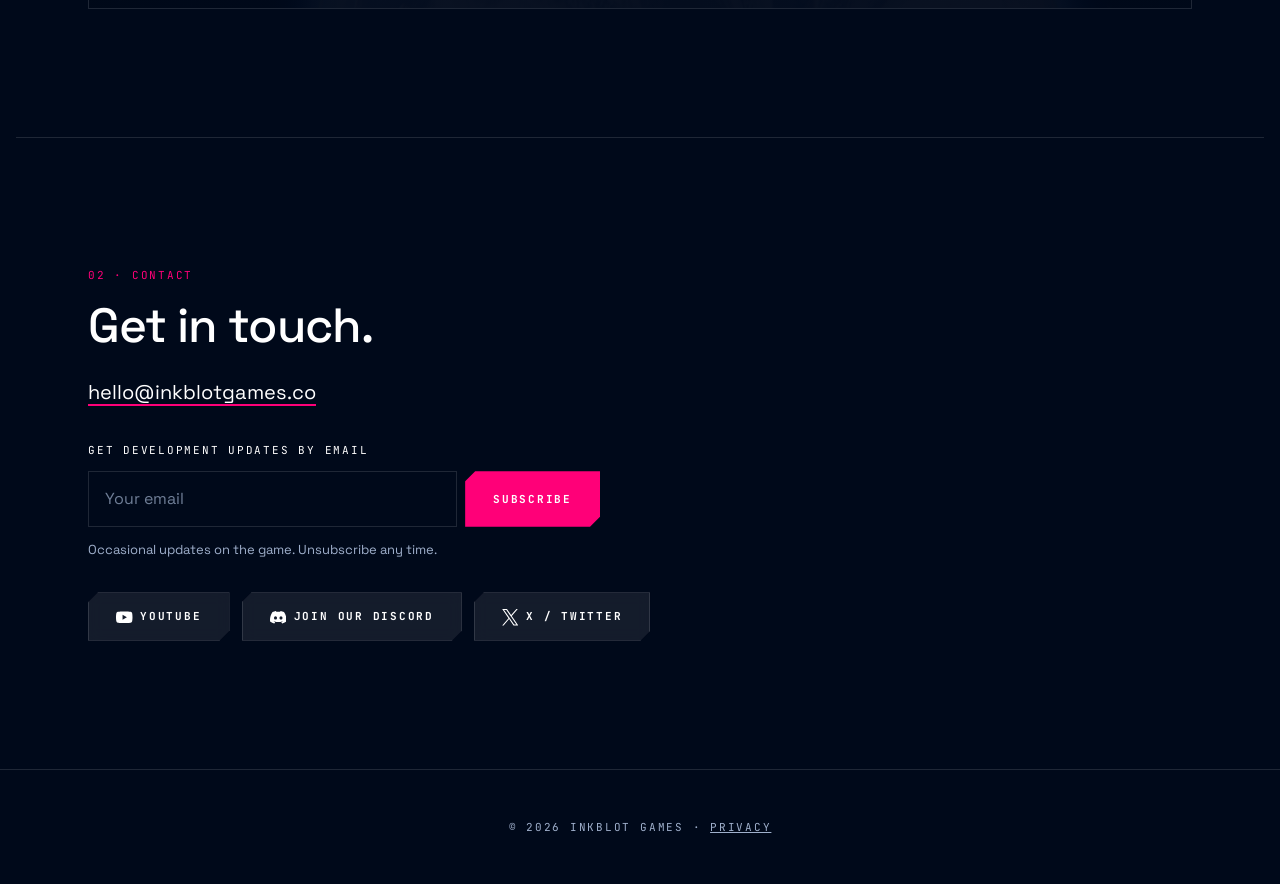
==== commit 570f3e28: "Rename the game to Derelict's Gambit - Game page moves to /derelicts-gambit/; /drifters-wake/ redire" ====
--- a/index.html
+++ b/index.html
@@ -4,9 +4,9 @@
   <meta charset="utf-8">
   <meta name="viewport" content="width=device-width, initial-scale=1">
   <title>Inkblot Games</title>
-  <meta name="description" content="Inkblot Games is an independent game studio. Now in development: Drifter's Wake, a space salvage survival horror game.">
+  <meta name="description" content="Inkblot Games is an independent game studio. Now in development: Derelict's Gambit, a space salvage survival horror game.">
   <meta property="og:title" content="Inkblot Games">
-  <meta property="og:description" content="Independent game studio. Now in development: Drifter's Wake.">
+  <meta property="og:description" content="Independent game studio. Now in development: Derelict's Gambit.">
   <meta property="og:type" content="website">
   <meta property="og:url" content="https://inkblotgames.co/">
   <meta property="og:image" content="https://inkblotgames.co/share-studio.jpg">
@@ -47,11 +47,11 @@
   <main>
     <section id="games" class="section reveal">
       <p class="hud eyebrow">01 · Games</p>
-      <a class="game-card" href="drifters-wake/">
+      <a class="game-card" href="derelicts-gambit/">
         <img src="screenshots/ship-orbit.webp" alt="A ship with engines lit above a clouded blue planet" width="2000" height="1128">
         <div class="game-card-body">
           <p class="hud"><span class="dot"></span>In development · PC</p>
-          <h2>Drifter's Wake</h2>
+          <h2>Derelict's Gambit</h2>
           <p>Build your ship and survive a forgotten frontier.</p>
           <span class="btn">View game</span>
         </div>
--- a/style.css
+++ b/style.css
@@ -17,7 +17,7 @@
   color-scheme: dark;
 }
 
-/* Drifter's Wake: amber on warm black, from the visor glow, fires and sun in the footage */
+/* Derelict's Gambit: amber on warm black, from the visor glow, fires and sun in the footage */
 .theme-game {
   --bg: #0a0705;
   --navy: #1a120b;
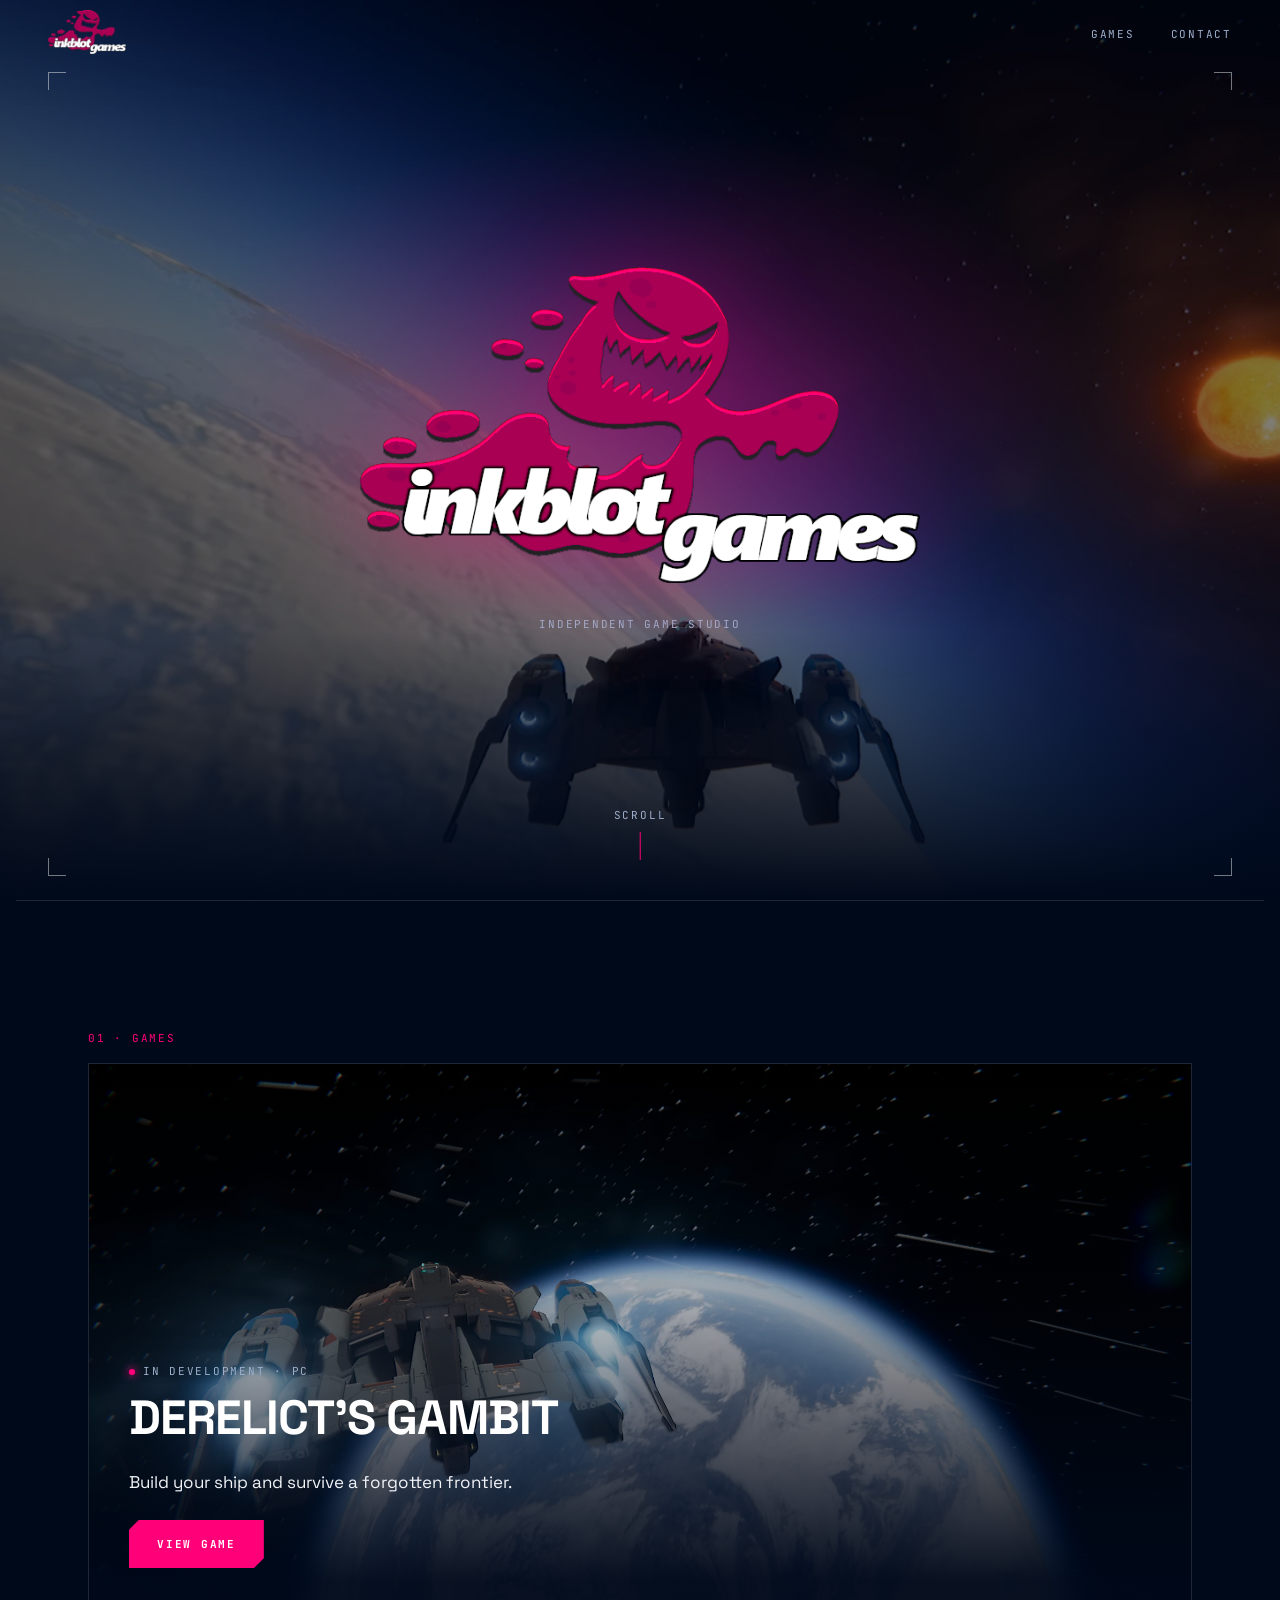
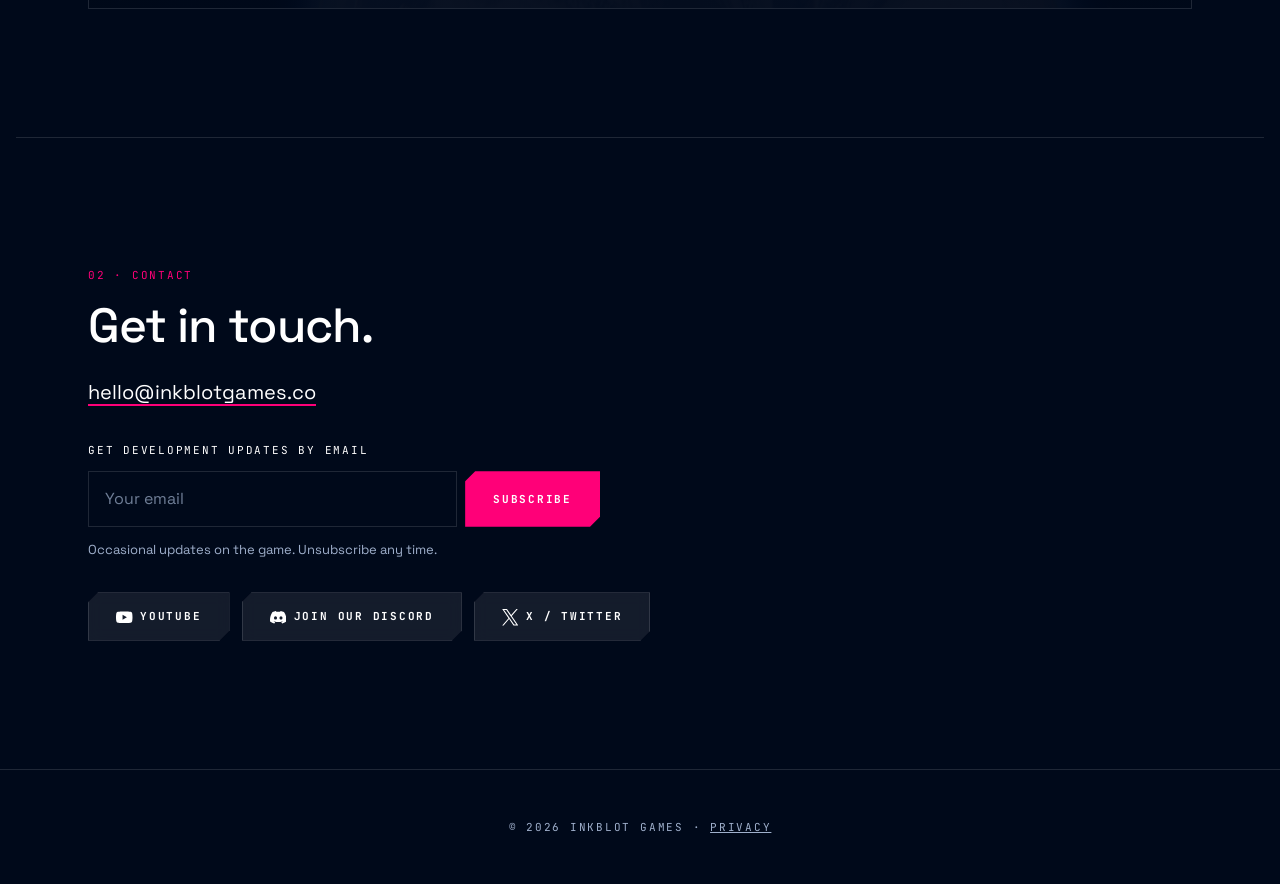
==== commit 670dd7d5: "Set the game title in capitals Co-Authored-By: Claude Fable 5.1 <noreply@anthropic.com>" ====
--- a/index.html
+++ b/index.html
@@ -4,9 +4,9 @@
   <meta charset="utf-8">
   <meta name="viewport" content="width=device-width, initial-scale=1">
   <title>Inkblot Games</title>
-  <meta name="description" content="Inkblot Games is an independent game studio. Now in development: Derelict's Gambit, a space salvage survival horror game.">
+  <meta name="description" content="Inkblot Games is an independent game studio. Now in development: DERELICT'S GAMBIT, a space salvage survival horror game.">
   <meta property="og:title" content="Inkblot Games">
-  <meta property="og:description" content="Independent game studio. Now in development: Derelict's Gambit.">
+  <meta property="og:description" content="Independent game studio. Now in development: DERELICT'S GAMBIT.">
   <meta property="og:type" content="website">
   <meta property="og:url" content="https://inkblotgames.co/">
   <meta property="og:image" content="https://inkblotgames.co/share-studio.jpg">
@@ -51,7 +51,7 @@
         <img src="screenshots/ship-orbit.webp" alt="A ship with engines lit above a clouded blue planet" width="2000" height="1128">
         <div class="game-card-body">
           <p class="hud"><span class="dot"></span>In development · PC</p>
-          <h2>Derelict's Gambit</h2>
+          <h2>DERELICT'S GAMBIT</h2>
           <p>Build your ship and survive a forgotten frontier.</p>
           <span class="btn">View game</span>
         </div>
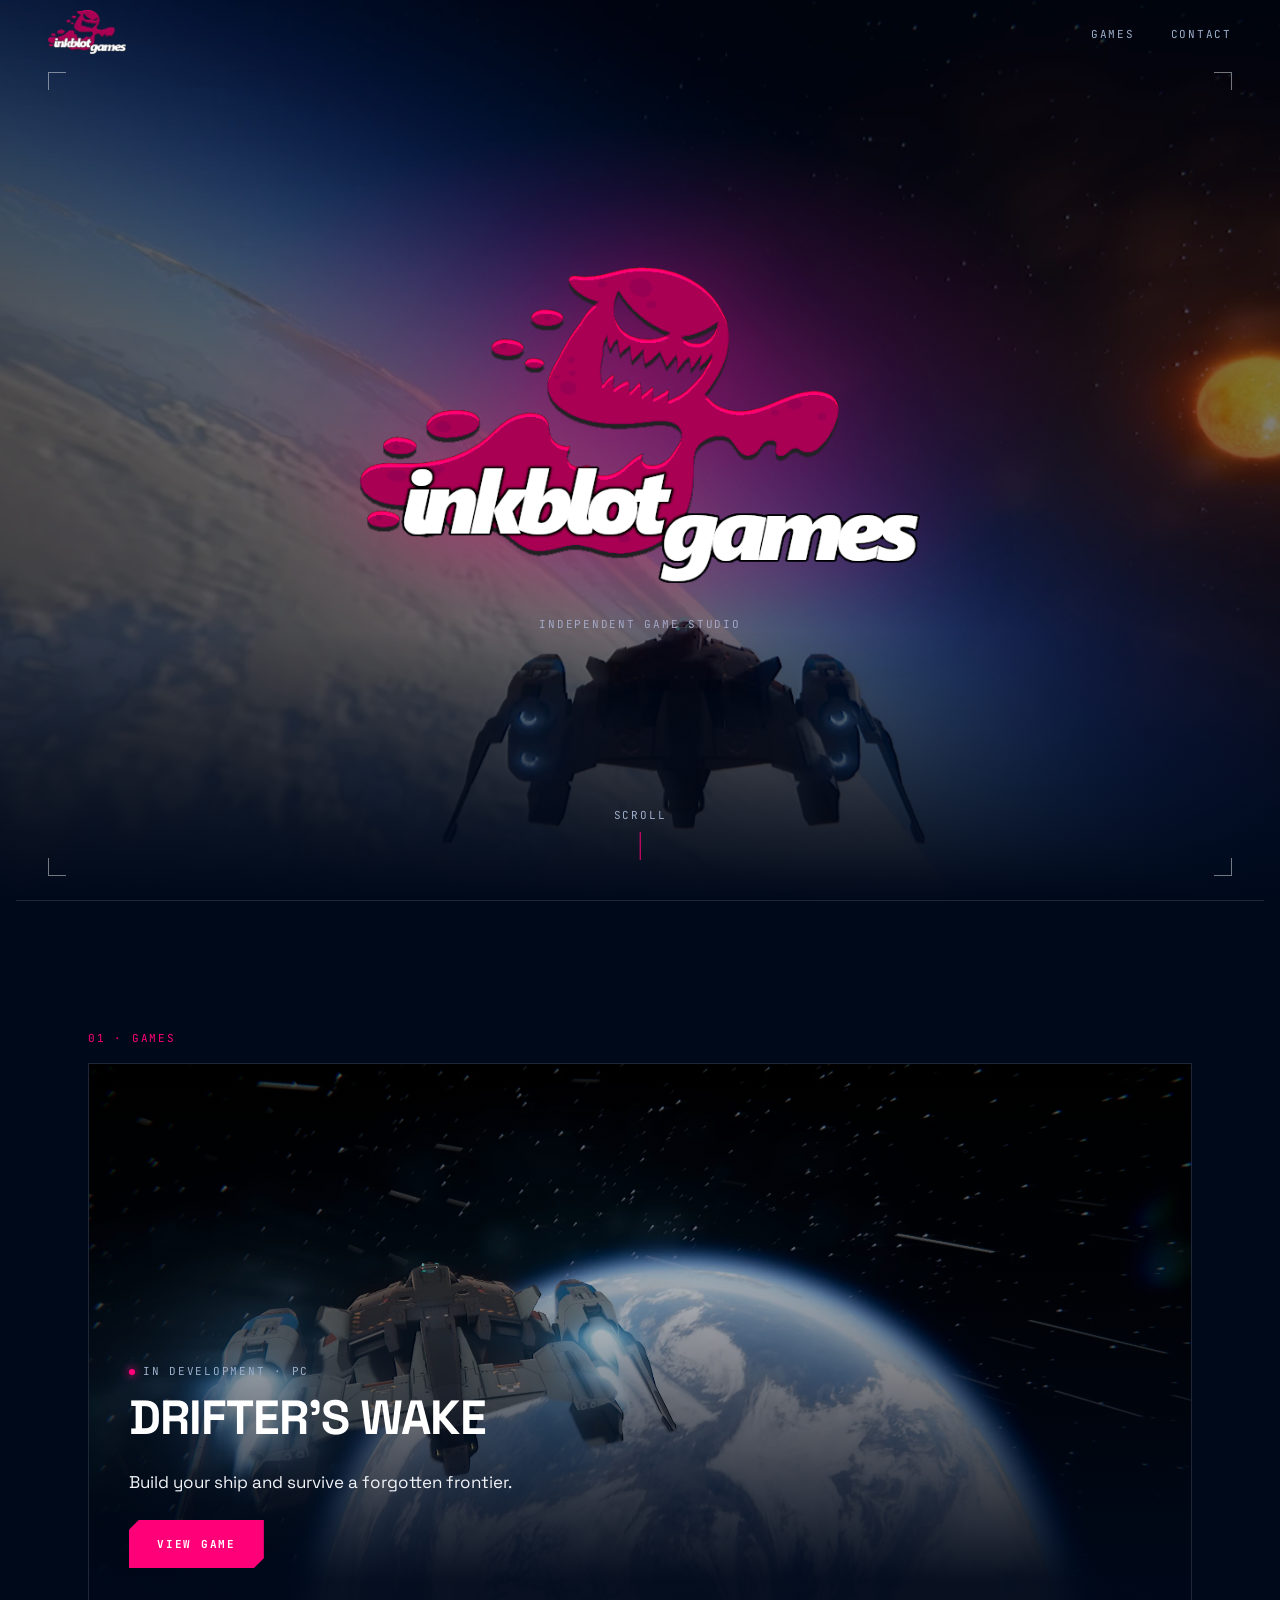
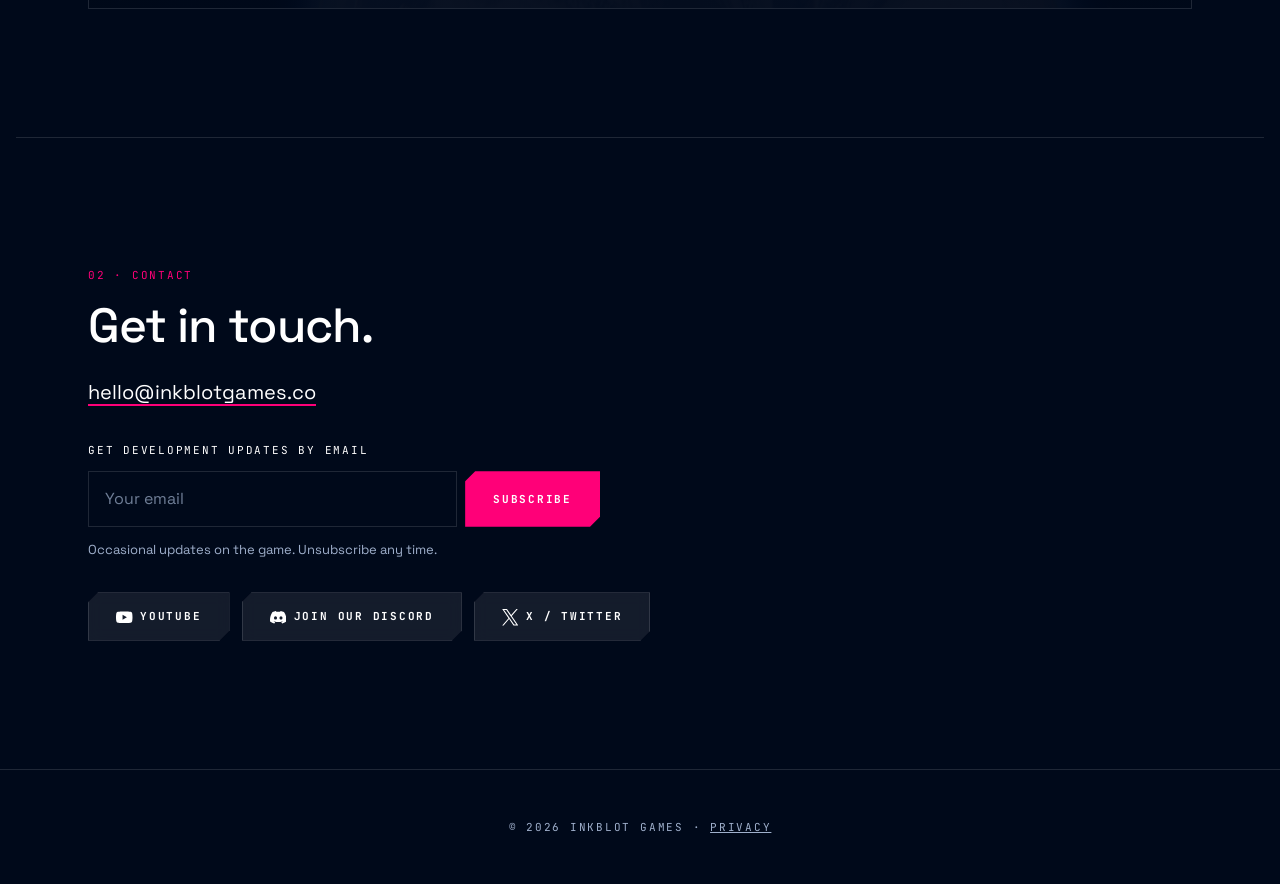
==== commit 23198f49: "Rename the game back to DRIFTER'S WAKE - Game page returns to /drifters-wake/; /derelicts-gambit/ re" ====
--- a/index.html
+++ b/index.html
@@ -4,9 +4,9 @@
   <meta charset="utf-8">
   <meta name="viewport" content="width=device-width, initial-scale=1">
   <title>Inkblot Games</title>
-  <meta name="description" content="Inkblot Games is an independent game studio. Now in development: DERELICT'S GAMBIT, a space salvage survival horror game.">
+  <meta name="description" content="Inkblot Games is an independent game studio. Now in development: DRIFTER'S WAKE, a space salvage survival horror game.">
   <meta property="og:title" content="Inkblot Games">
-  <meta property="og:description" content="Independent game studio. Now in development: DERELICT'S GAMBIT.">
+  <meta property="og:description" content="Independent game studio. Now in development: DRIFTER'S WAKE.">
   <meta property="og:type" content="website">
   <meta property="og:url" content="https://inkblotgames.co/">
   <meta property="og:image" content="https://inkblotgames.co/share-studio.jpg">
@@ -47,11 +47,11 @@
   <main>
     <section id="games" class="section reveal">
       <p class="hud eyebrow">01 · Games</p>
-      <a class="game-card" href="derelicts-gambit/">
+      <a class="game-card" href="drifters-wake/">
         <img src="screenshots/ship-orbit.webp" alt="A ship with engines lit above a clouded blue planet" width="2000" height="1128">
         <div class="game-card-body">
           <p class="hud"><span class="dot"></span>In development · PC</p>
-          <h2>DERELICT'S GAMBIT</h2>
+          <h2>DRIFTER'S WAKE</h2>
           <p>Build your ship and survive a forgotten frontier.</p>
           <span class="btn">View game</span>
         </div>
--- a/style.css
+++ b/style.css
@@ -17,7 +17,7 @@
   color-scheme: dark;
 }
 
-/* Derelict's Gambit: amber on warm black, from the visor glow, fires and sun in the footage */
+/* Drifter's Wake: amber on warm black, from the visor glow, fires and sun in the footage */
 .theme-game {
   --bg: #0a0705;
   --navy: #1a120b;
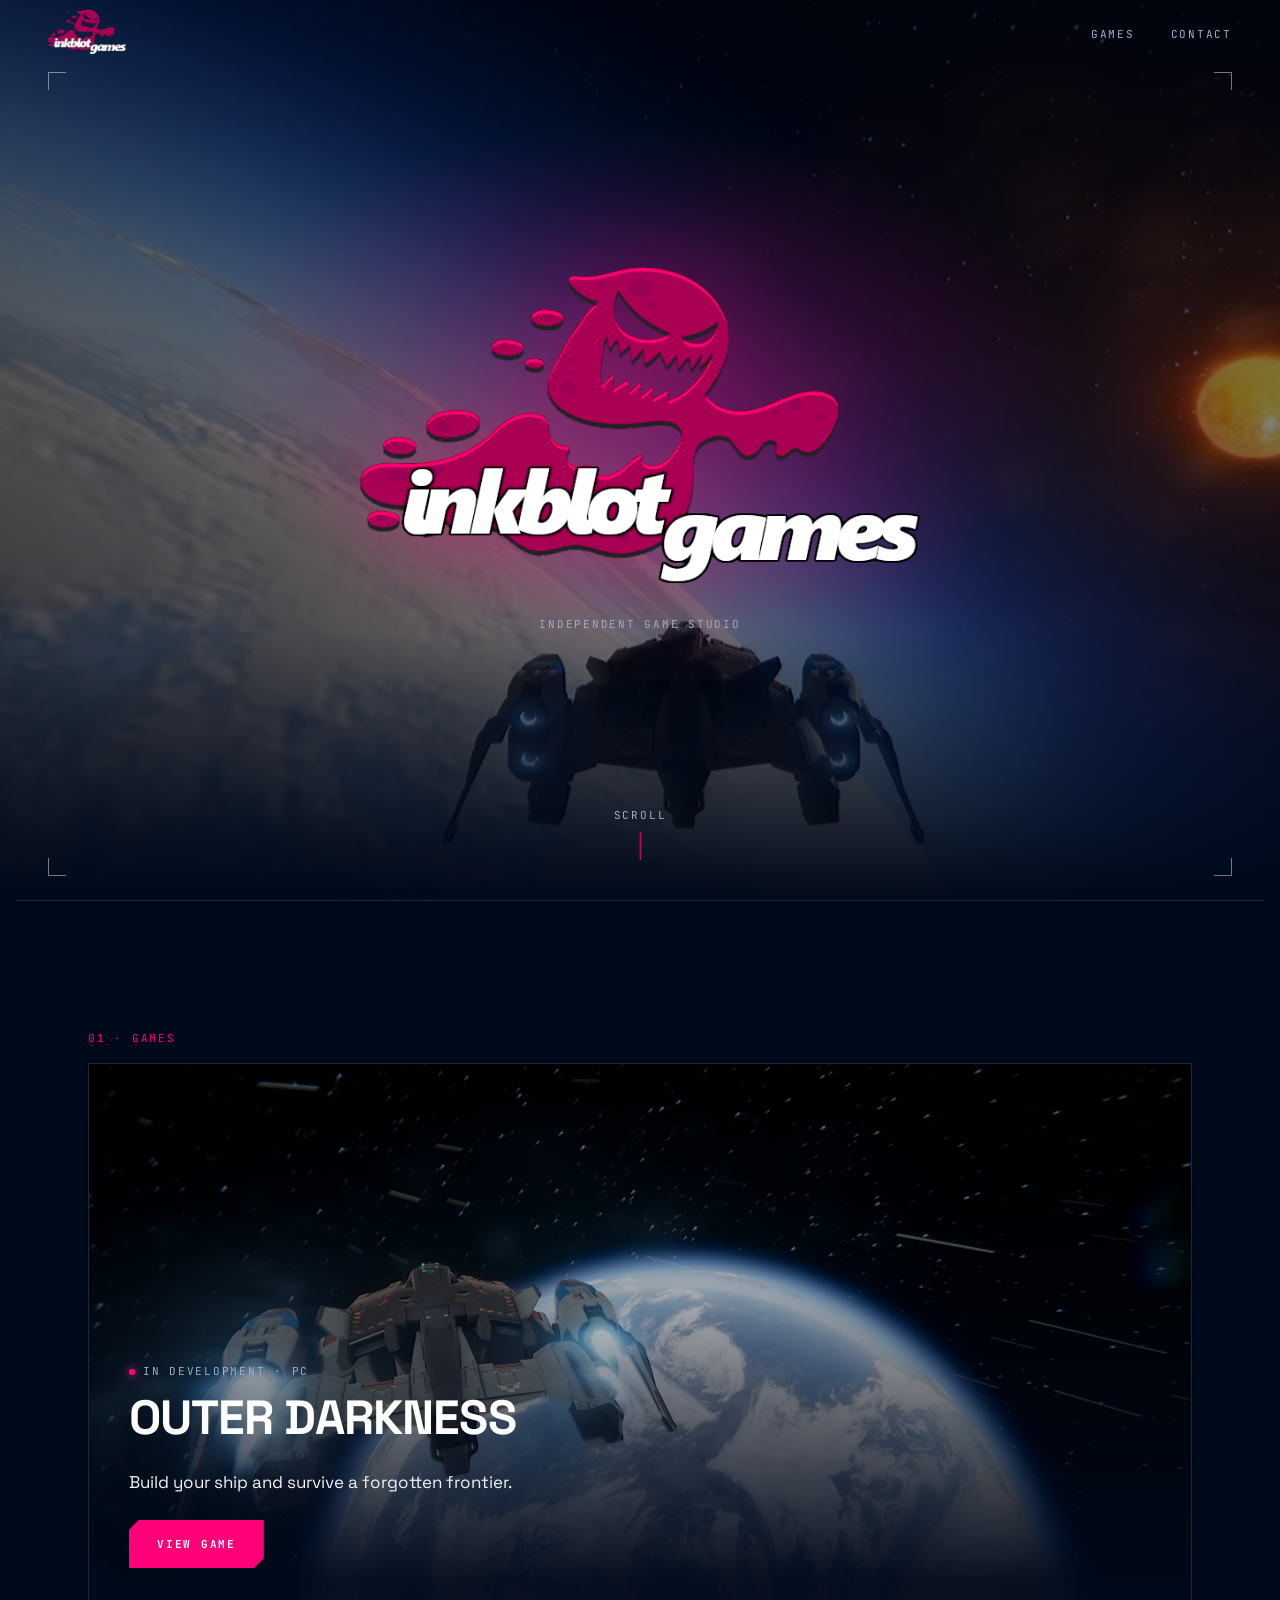
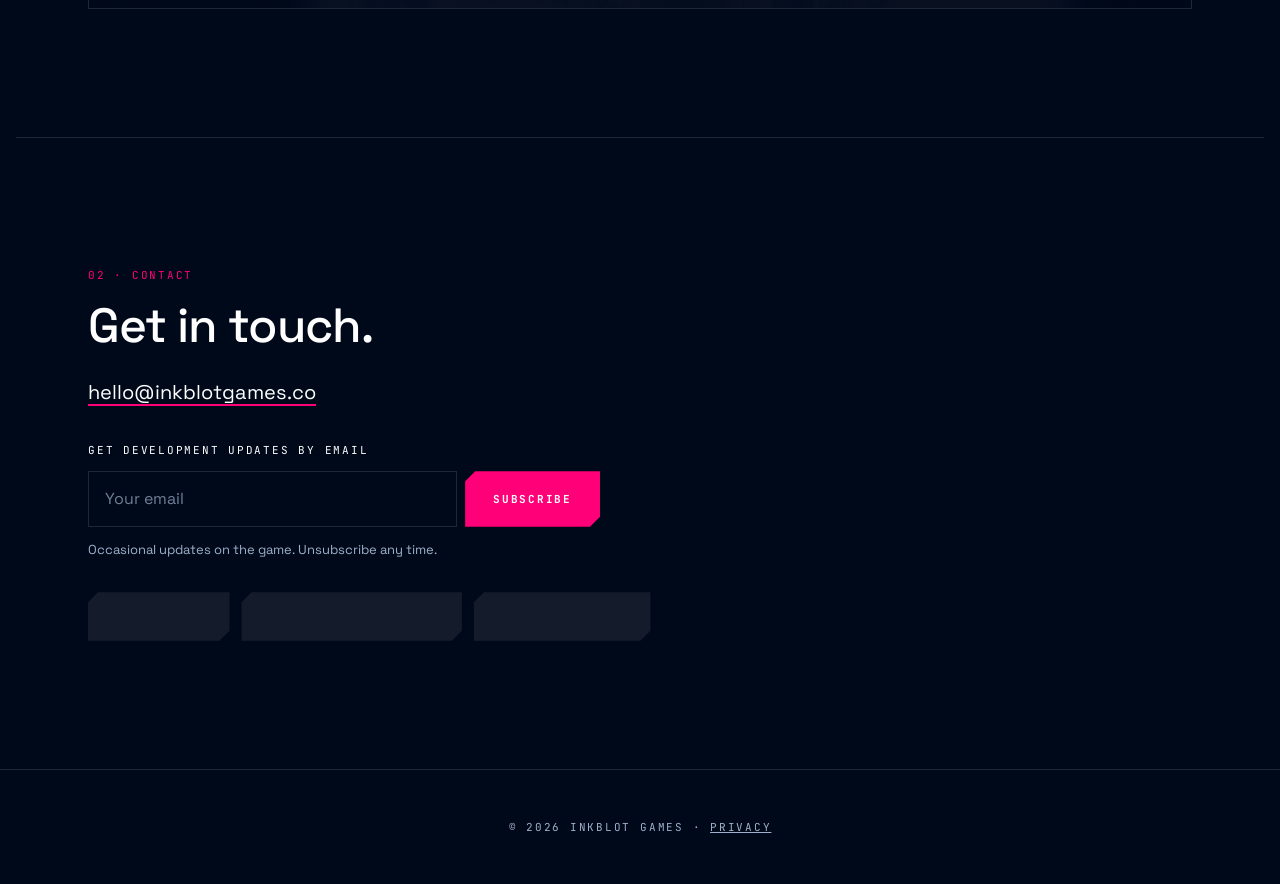
==== commit e86c4ef8: "Rename the game to OUTER DARKNESS - Game page moves to /outer-darkness/; /drifters-wake/ and /dereli" ====
--- a/index.html
+++ b/index.html
@@ -4,9 +4,9 @@
   <meta charset="utf-8">
   <meta name="viewport" content="width=device-width, initial-scale=1">
   <title>Inkblot Games</title>
-  <meta name="description" content="Inkblot Games is an independent game studio. Now in development: DRIFTER'S WAKE, a space salvage survival horror game.">
+  <meta name="description" content="Inkblot Games is an independent game studio. Now in development: OUTER DARKNESS, a space salvage survival horror game.">
   <meta property="og:title" content="Inkblot Games">
-  <meta property="og:description" content="Independent game studio. Now in development: DRIFTER'S WAKE.">
+  <meta property="og:description" content="Independent game studio. Now in development: OUTER DARKNESS.">
   <meta property="og:type" content="website">
   <meta property="og:url" content="https://inkblotgames.co/">
   <meta property="og:image" content="https://inkblotgames.co/share-studio.jpg">
@@ -47,11 +47,11 @@
   <main>
     <section id="games" class="section reveal">
       <p class="hud eyebrow">01 · Games</p>
-      <a class="game-card" href="drifters-wake/">
+      <a class="game-card" href="outer-darkness/">
         <img src="screenshots/ship-orbit.webp" alt="A ship with engines lit above a clouded blue planet" width="2000" height="1128">
         <div class="game-card-body">
           <p class="hud"><span class="dot"></span>In development · PC</p>
-          <h2>DRIFTER'S WAKE</h2>
+          <h2>OUTER DARKNESS</h2>
           <p>Build your ship and survive a forgotten frontier.</p>
           <span class="btn">View game</span>
         </div>
--- a/style.css
+++ b/style.css
@@ -17,7 +17,7 @@
   color-scheme: dark;
 }
 
-/* Drifter's Wake: amber on warm black, from the visor glow, fires and sun in the footage */
+/* Outer Darkness: amber on warm black, from the visor glow, fires and sun in the footage */
 .theme-game {
   --bg: #0a0705;
   --navy: #1a120b;
